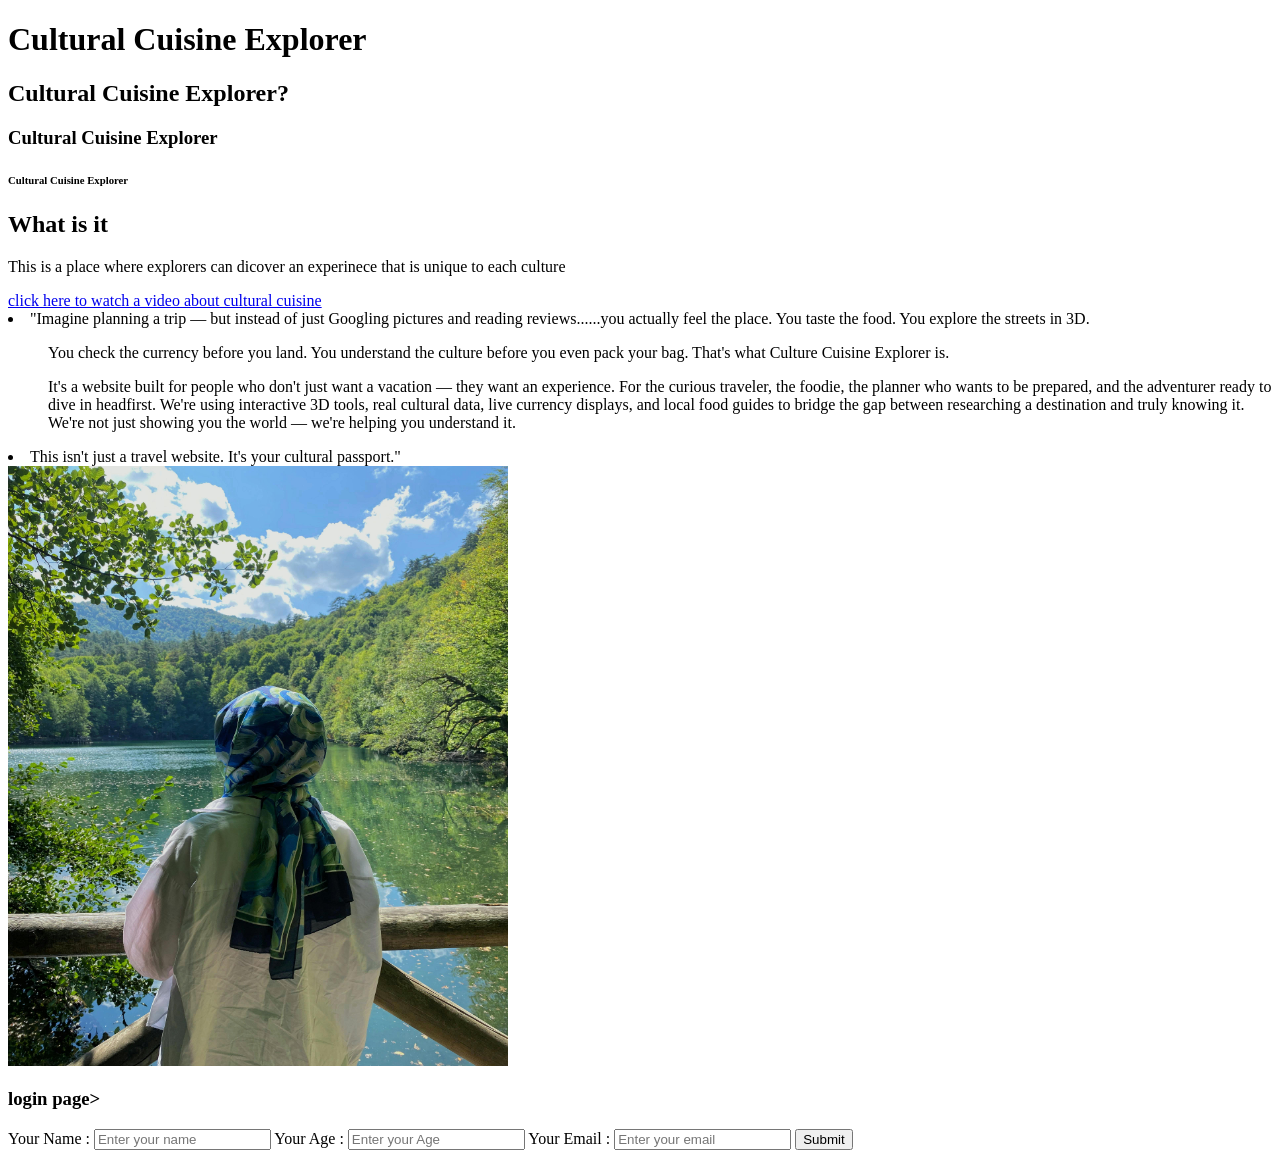
==== html_1/index.html @ cc598097 "Today I worked on HTML" ====
<!DOCTYPE html>
<html lang="en">
<head> 
    <meta charset="UTF-8">
    <meta name="viewport" content="width=device-width, initial-scale=1.0">
    <title>Culturalcruisineexplorer</title>
</head>
<body>
<header>
    <h1> Cultural Cuisine Explorer</h1>
    <h2> Cultural Cuisine Explorer?</h2>
    <h3> Cultural Cuisine Explorer</h3>
    <h6> Cultural Cuisine Explorer</h6>
</header>
    
  
    <main>
        <section>
            <h2> What is it </h2>
            <p> This is a place where explorers can dicover an experinece that is unique to each culture</p>
            


            <a href="https://youtu.be/5tRNJ12nSIY?si=ze3gpW5lUw-EZcY9"> click here to watch a video about cultural cuisine </a>

        </section>
        <section>

        <li> "Imagine planning a trip — but instead of just Googling pictures and reading reviews......you actually feel the place.
        You taste the food. You explore the streets in 3D. </li>
        <ul>You check the currency before you land. You understand the culture before you even pack your bag.
        That's what Culture Cuisine Explorer is.</ul>

        <ul>It's a website built for people who don't just want a vacation — they want an experience. For the curious traveler, the foodie, the planner who wants to be prepared, and the adventurer ready to dive in headfirst.
        We're using interactive 3D tools, real cultural data, live currency displays, and local food guides to bridge the gap between researching a destination and truly knowing it.
        We're not just showing you the world — we're helping you understand it.</ul>

        <li>This isn't just a travel website. It's your cultural passport."</li>




        <img src="Tropical Island traveler.jpg" alt="testing" width="500" height="600">
            
        </section>
        <section>
            <h3>login page></h3>
            <form>
                <label for="name"> Your Name : </label>
                <input type="text" placeholder="Enter your name">

        
                <label for="age"> Your Age : </label>
                <input type="number" placeholder="Enter your Age">


                <label for="email"> Your Email : </label>
                <input type="email" placeholder="Enter your email">

                <button type="submit"> Submit </button>
                

            </form>
        </section>
    </main>
    
</body>
</html>
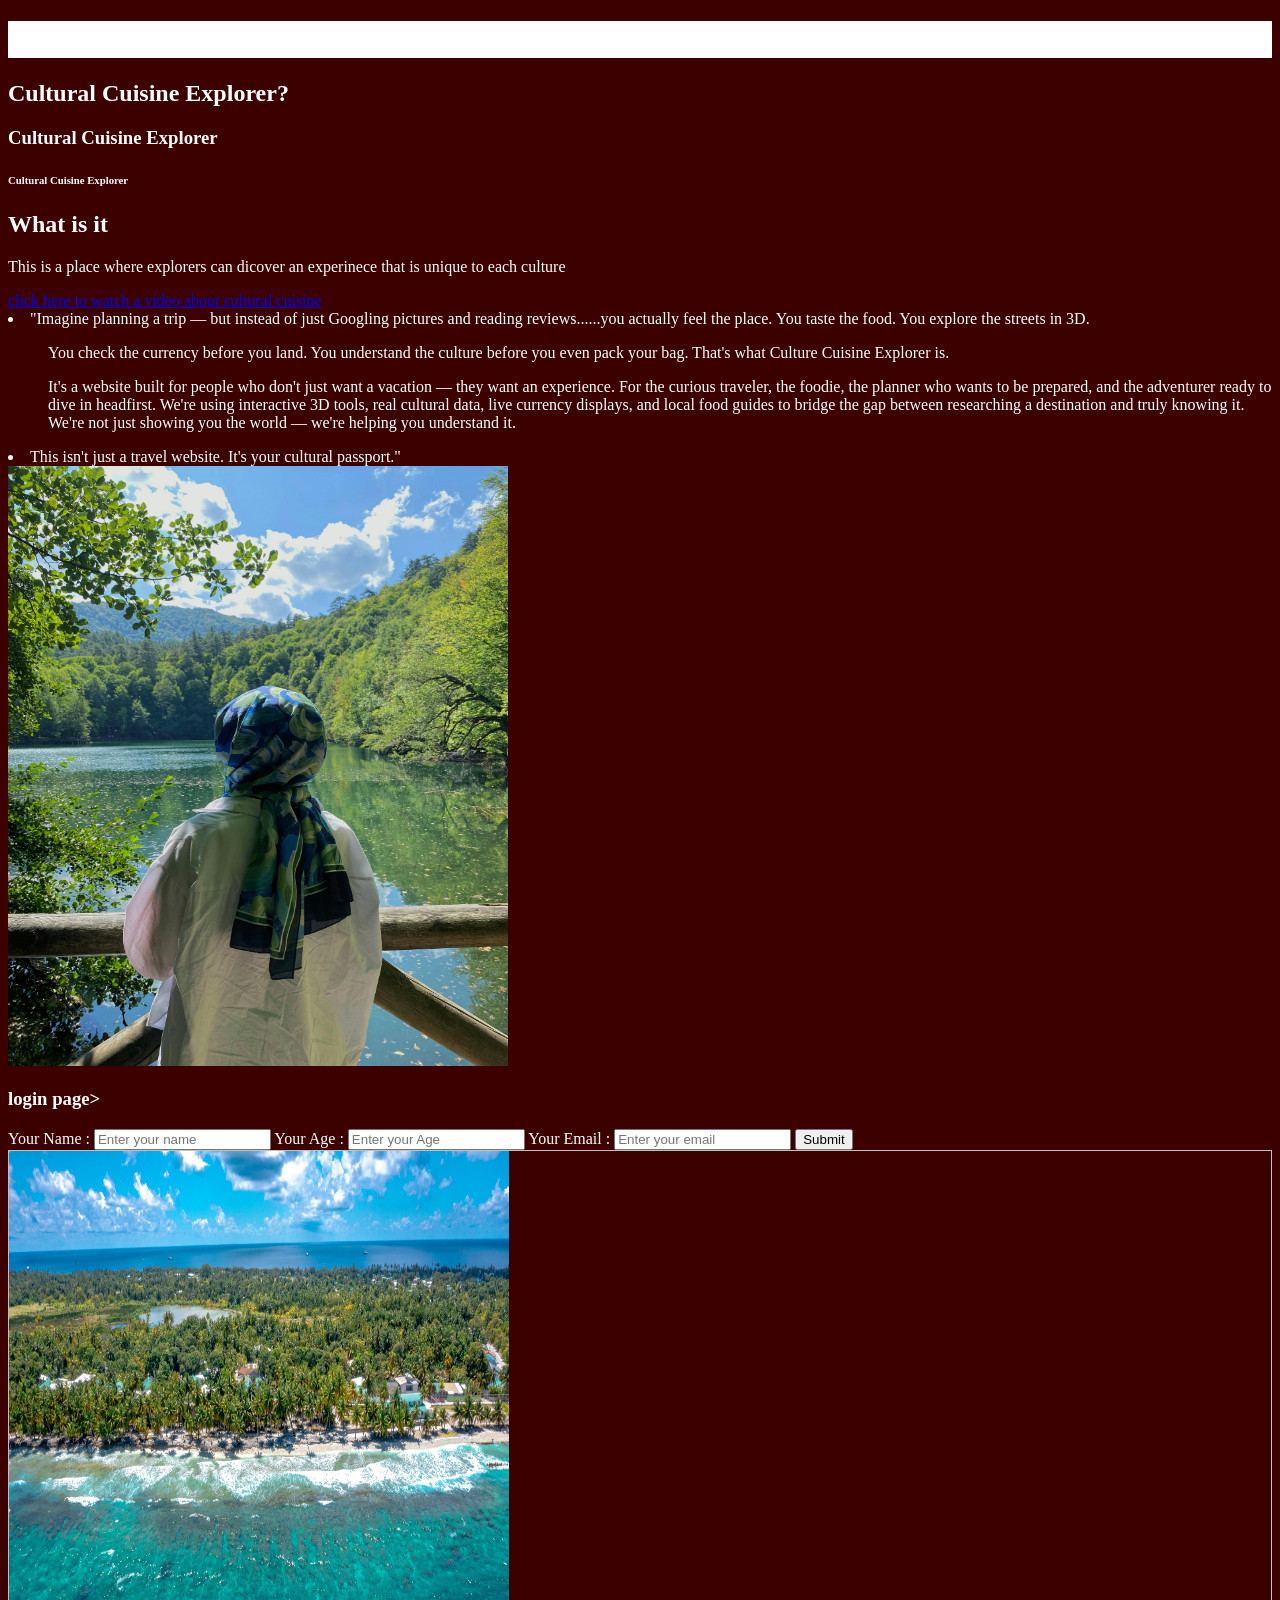
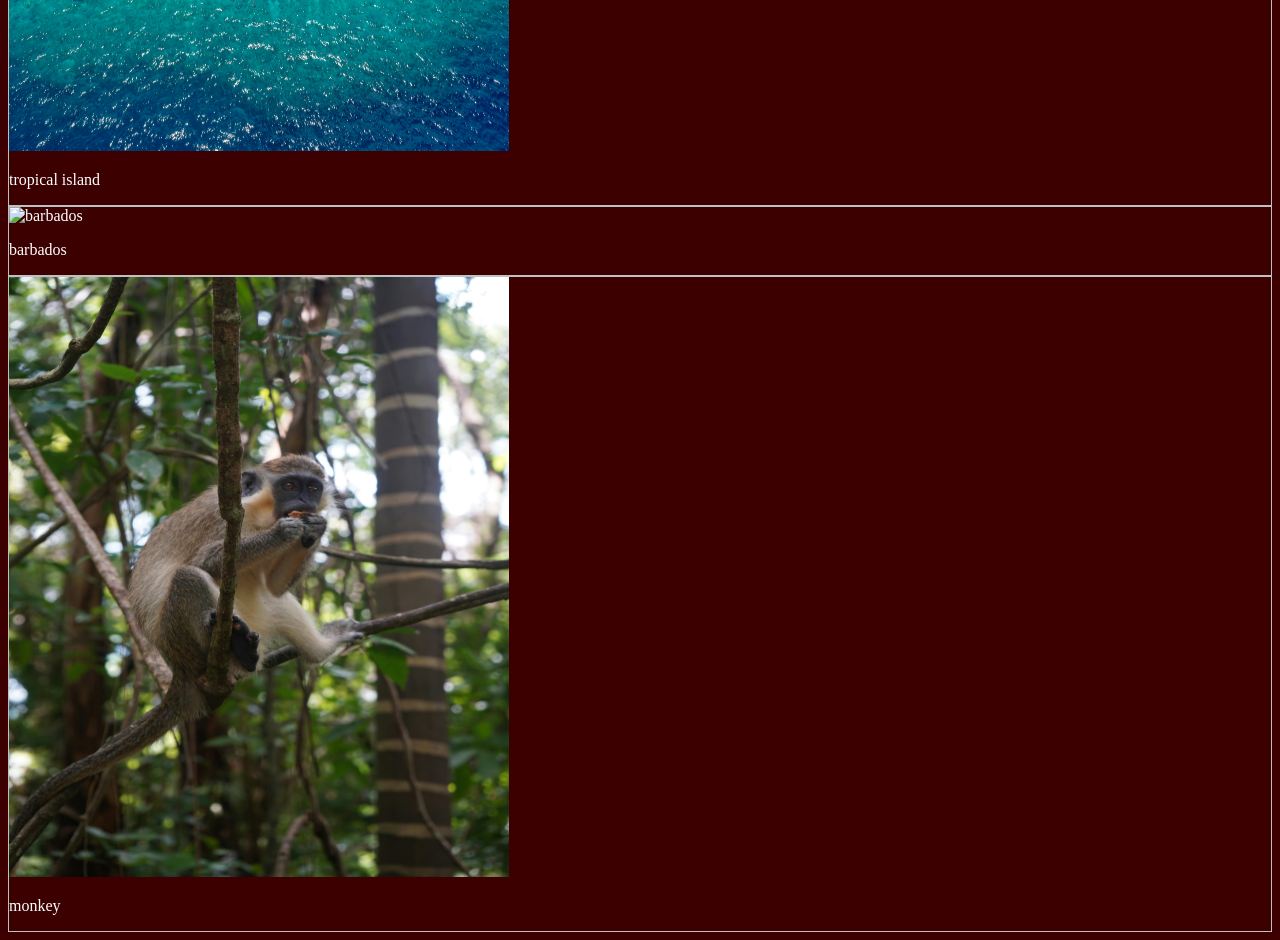
==== commit 61f725b9: "image gallery" ====
--- a/html_1/index.html
+++ b/html_1/index.html
@@ -1,9 +1,15 @@
 <!DOCTYPE html>
 <html lang="en">
 <head> 
+
+
+
+
+
     <meta charset="UTF-8">
     <meta name="viewport" content="width=device-width, initial-scale=1.0">
     <title>Culturalcruisineexplorer</title>
+    <link rel="stylesheet" href="style.css">
 </head>
 <body>
 <header>
@@ -41,6 +47,8 @@
 
 
         <img src="Tropical Island traveler.jpg" alt="testing" width="500" height="600">
+        
+
             
         </section>
         <section>
@@ -58,6 +66,49 @@
                 <input type="email" placeholder="Enter your email">
 
                 <button type="submit"> Submit </button>
+
+
+
+
+                <html>
+                <head>
+                <style>
+                
+                .gallery {
+                  /* display and flex-wrap */
+                }
+
+                .gallery-item {
+                  border: 1px solid silver;
+                  /* margin and width */
+                }
+
+                /* add .gallery-item img rule */
+                </style>
+                </head>
+                <body>
+
+                <div class="gallery">
+                  <div class="gallery-item">
+                    <img src="Tropical_island.jpg" alt="tropical island" width="500" height="600">
+                    <p>tropical island</p>
+                  </div>
+                  <div class="gallery-item">
+                    <img src="barbados.jpg" alt="barbados" width="500" height="600">
+                    <p>barbados</p>
+                  </div>
+                  <div class="gallery-item">
+                    <img src="monkey.jpg" alt="monkey" width="500" height="600">
+                    <p>monkey</p>
+                  </div>
+                </div>
+
+                </body>
+                </html>
+
+            
+
+               
                 
 
             </form>
--- a/html_1/style.css
+++ b/html_1/style.css
@@ -0,0 +1,22 @@
+body {
+background-color: rgb(60, 0, 0);
+
+}
+
+h1 {
+    background-color: rgb(255, 255, 255);
+}
+
+body {
+    color: rgb(255, 255, 255);
+}
+
+h1 {
+    color: rgb(255, 255, 255);
+}
+
+h2 {
+    color: rgb(255, 255, 255);
+}
+
+
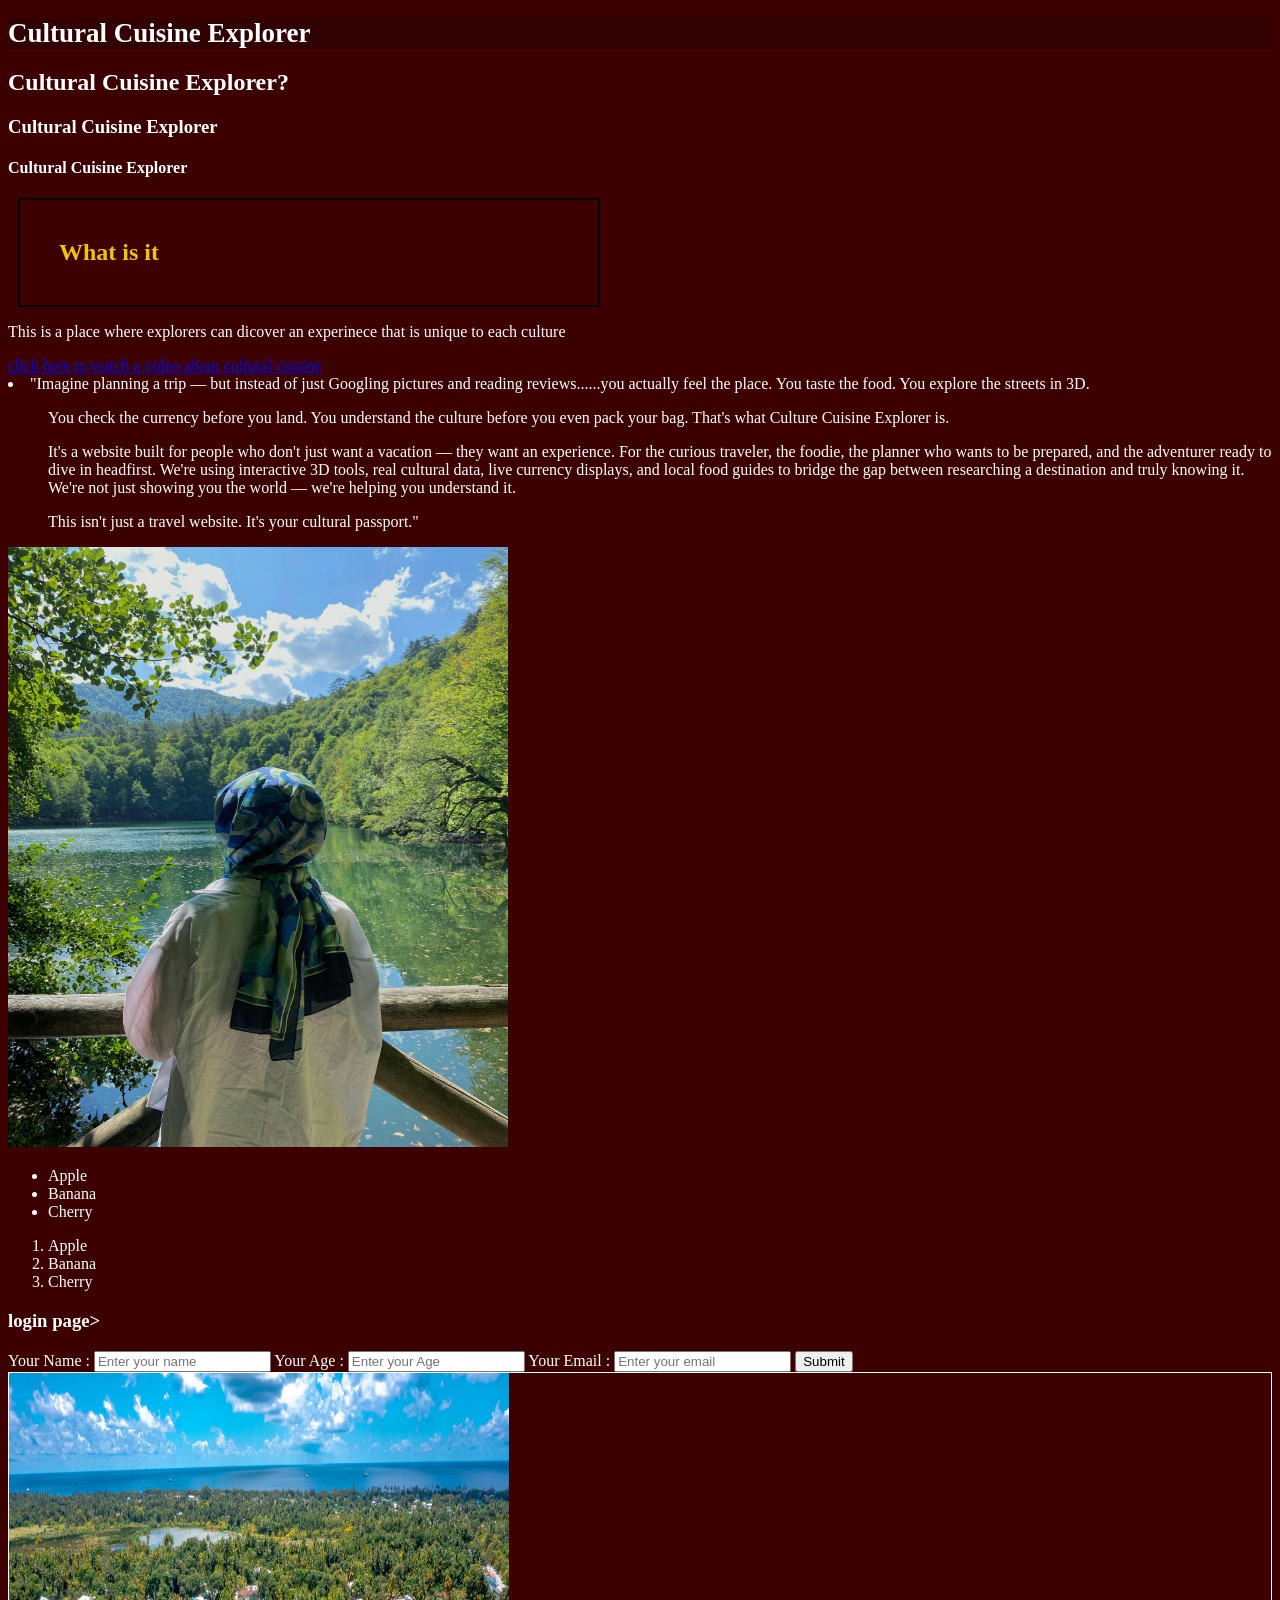
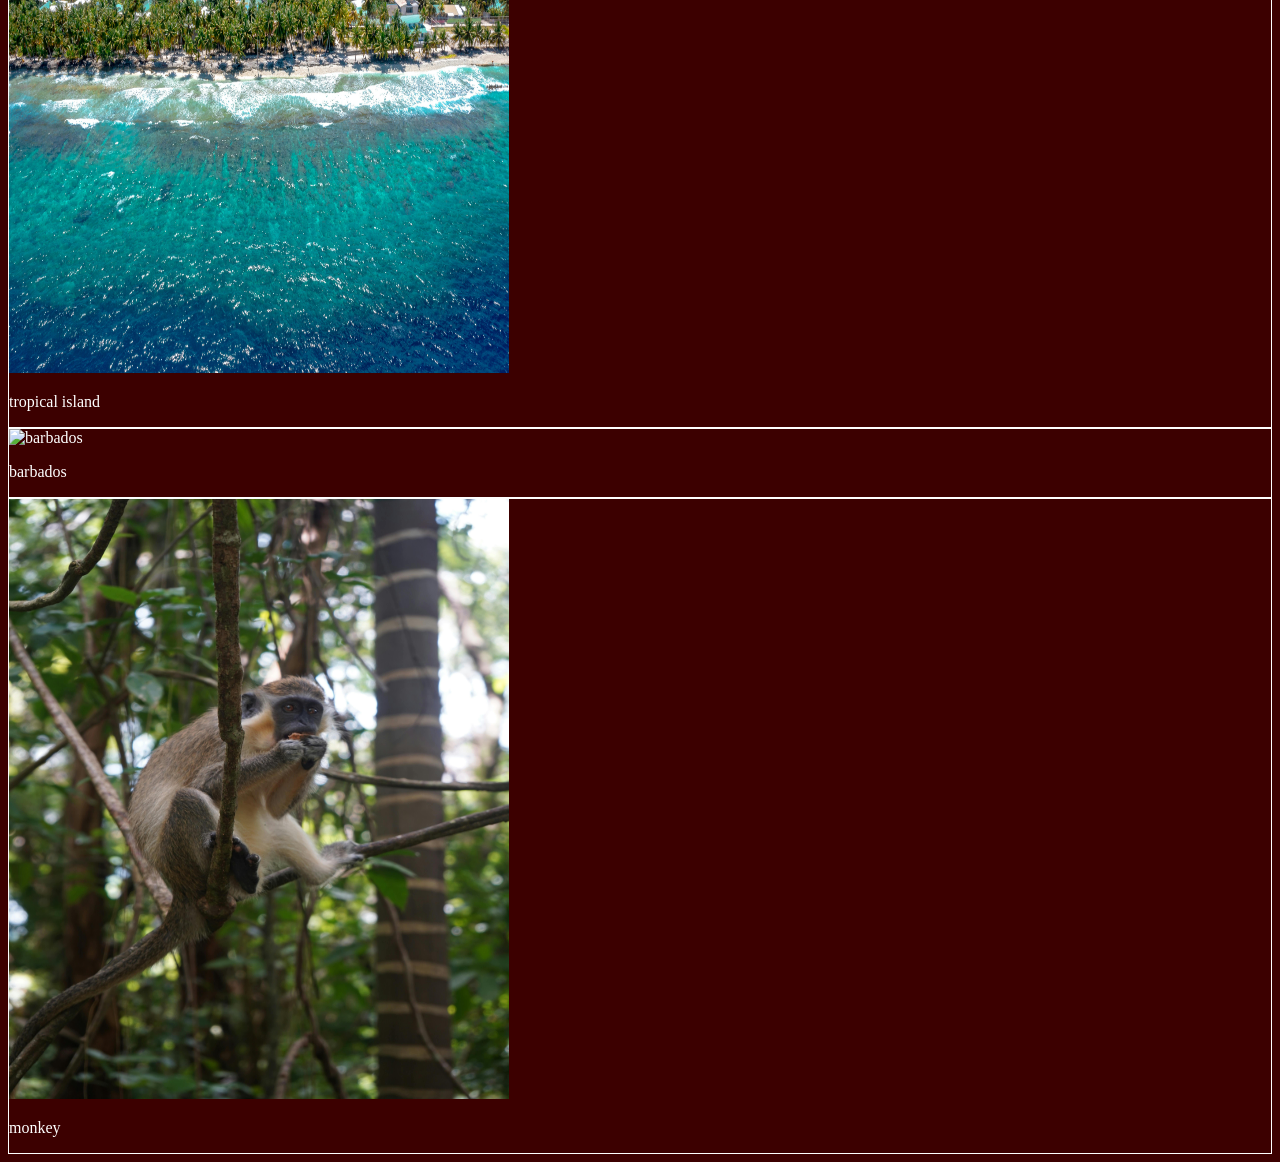
==== commit 095f97bf: "ADD NEW CSS" ====
--- a/html_1/index.html
+++ b/html_1/index.html
@@ -16,13 +16,13 @@
     <h1> Cultural Cuisine Explorer</h1>
     <h2> Cultural Cuisine Explorer?</h2>
     <h3> Cultural Cuisine Explorer</h3>
-    <h6> Cultural Cuisine Explorer</h6>
+    <h4> Cultural Cuisine Explorer</h4>
 </header>
     
   
     <main>
         <section>
-            <h2> What is it </h2>
+            <h2 class="christmy"> What is it </h2>
             <p> This is a place where explorers can dicover an experinece that is unique to each culture</p>
             
 
@@ -30,6 +30,8 @@
             <a href="https://youtu.be/5tRNJ12nSIY?si=ze3gpW5lUw-EZcY9"> click here to watch a video about cultural cuisine </a>
 
         </section>
+
+
         <section>
 
         <li> "Imagine planning a trip — but instead of just Googling pictures and reading reviews......you actually feel the place.
@@ -41,16 +43,38 @@
         We're using interactive 3D tools, real cultural data, live currency displays, and local food guides to bridge the gap between researching a destination and truly knowing it.
         We're not just showing you the world — we're helping you understand it.</ul>
 
-        <li>This isn't just a travel website. It's your cultural passport."</li>
+        <ul>This isn't just a travel website. It's your cultural passport."</ul>
 
 
 
 
         <img src="Tropical Island traveler.jpg" alt="testing" width="500" height="600">
-        
-
+    
             
         </section>
+
+
+
+        <section>
+         <ul>
+                    <li>Apple</li>
+                    <li>Banana</li>
+                    <li>Cherry</li>
+                    
+                </ul>
+
+
+                <ol>
+                    <li>Apple</li>
+                    <li>Banana</li>
+                    <li>Cherry</li>
+                </ol>
+
+
+                </section>
+
+
+
         <section>
             <h3>login page></h3>
             <form>
@@ -68,26 +92,13 @@
                 <button type="submit"> Submit </button>
 
 
+                </section>
 
 
-                <html>
-                <head>
-                <style>
-                
-                .gallery {
-                  /* display and flex-wrap */
-                }
 
-                .gallery-item {
-                  border: 1px solid silver;
-                  /* margin and width */
-                }
-
-                /* add .gallery-item img rule */
-                </style>
-                </head>
-                <body>
-
+        <section>
+              
+               
                 <div class="gallery">
                   <div class="gallery-item">
                     <img src="Tropical_island.jpg" alt="tropical island" width="500" height="600">
@@ -103,13 +114,11 @@
                   </div>
                 </div>
 
-                </body>
-                </html>
-
+              
             
-
                
-                
+               
+            
 
             </form>
         </section>
--- a/html_1/style.css
+++ b/html_1/style.css
@@ -4,7 +4,7 @@
 }
 
 h1 {
-    background-color: rgb(255, 255, 255);
+    background-color: rgb(49, 0, 0);
 }
 
 body {
@@ -13,6 +13,7 @@
 
 h1 {
     color: rgb(255, 255, 255);
+    font-size: 27px;
 }
 
 h2 {
@@ -20,3 +21,26 @@
 }
 
 
+p{
+    color: #ffffff;
+}
+
+.christmy {
+    color: rgb(240, 196, 0);
+}
+
+
+.christmy{    
+    width: 500px;
+    padding: 39px;
+    margin: 10px;
+    border: 2px solid black
+}
+
+
+ 
+
+                .gallery-item {
+                  border: 1px solid rgb(254, 254, 254);
+                  /* margin and width */
+                }
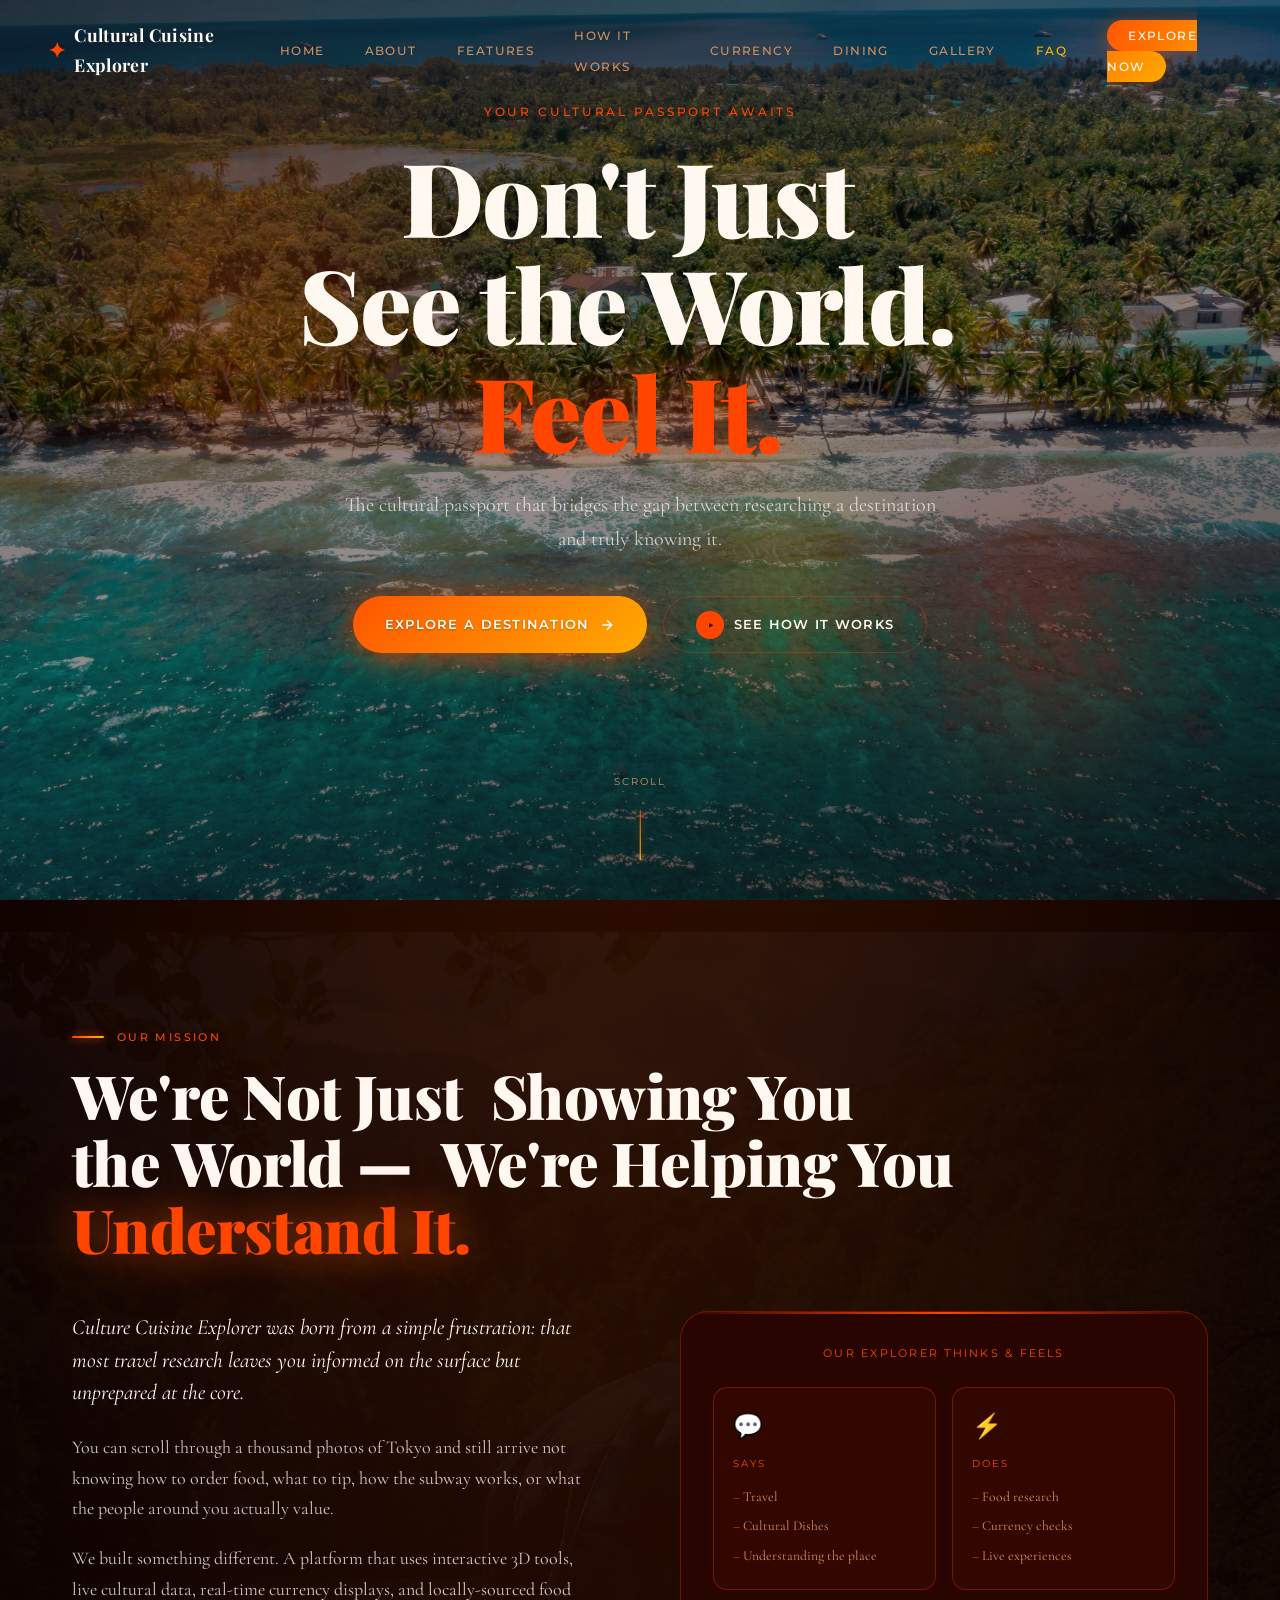
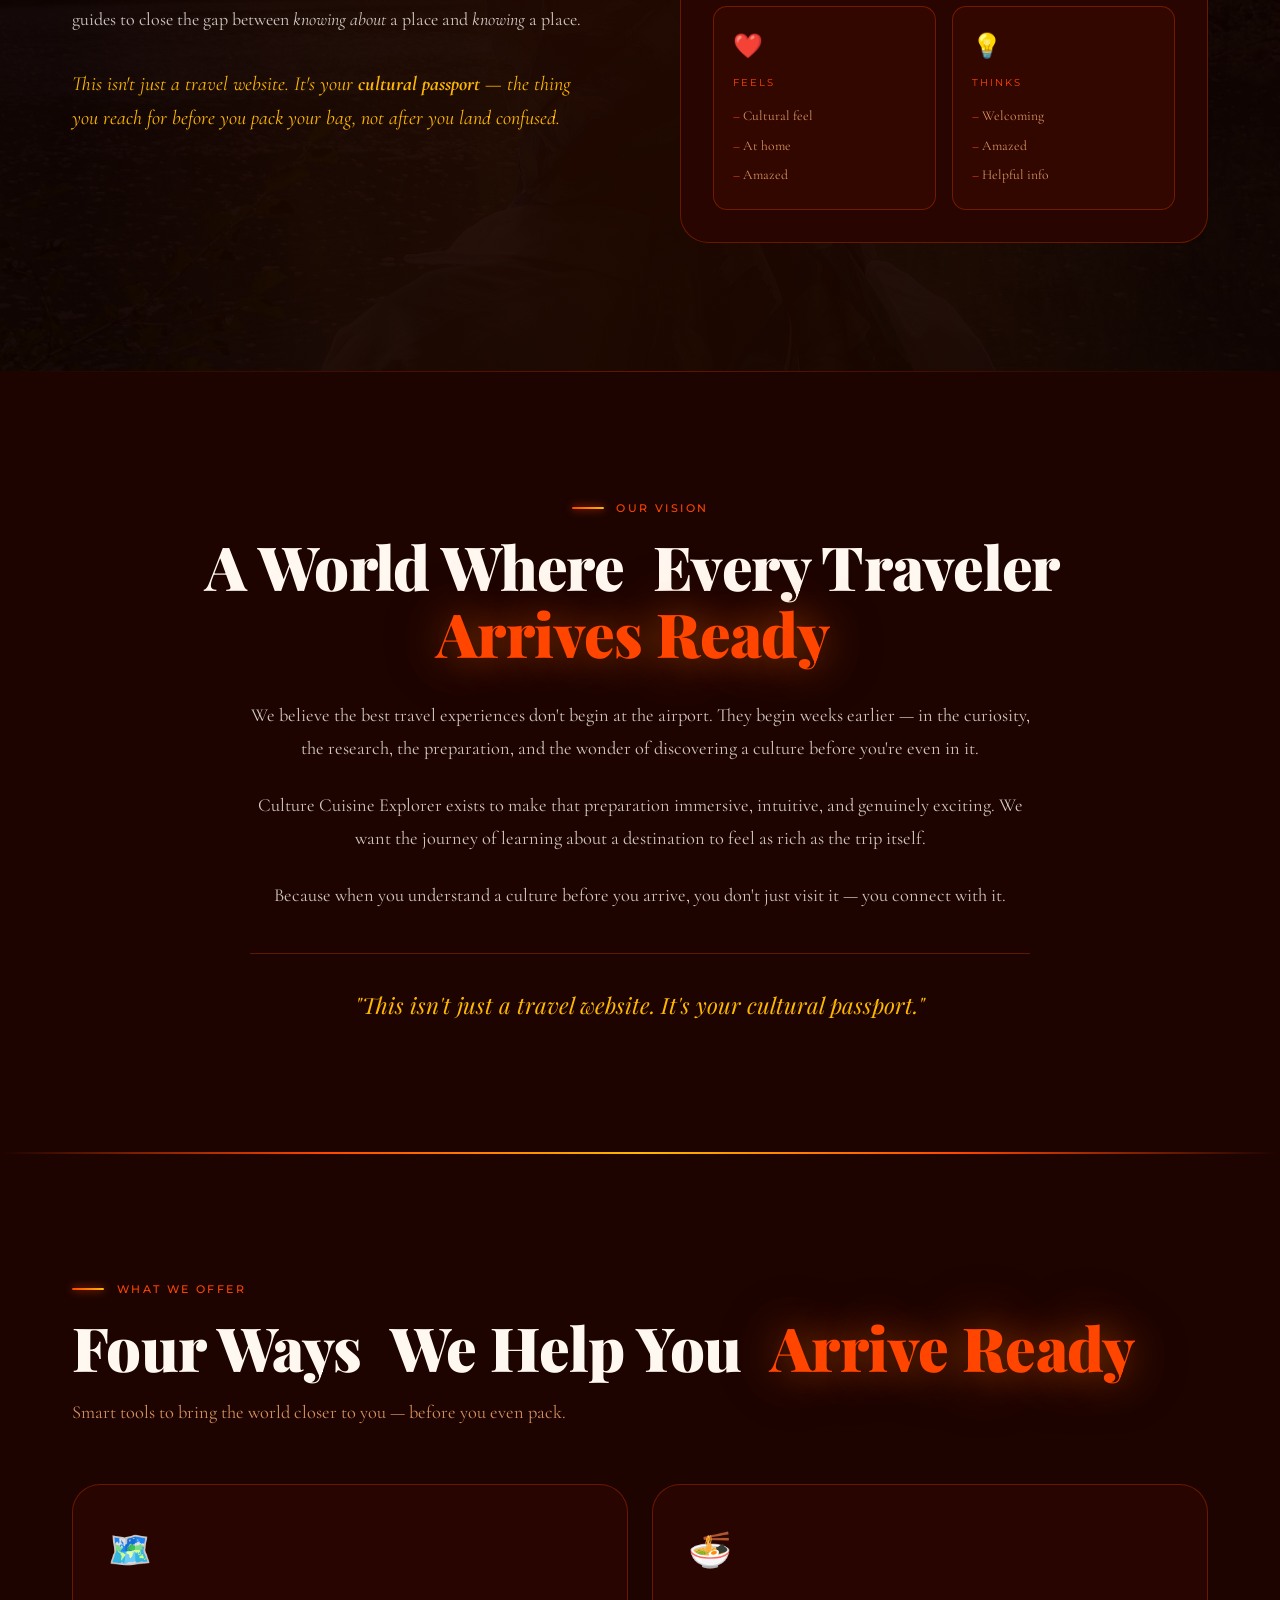
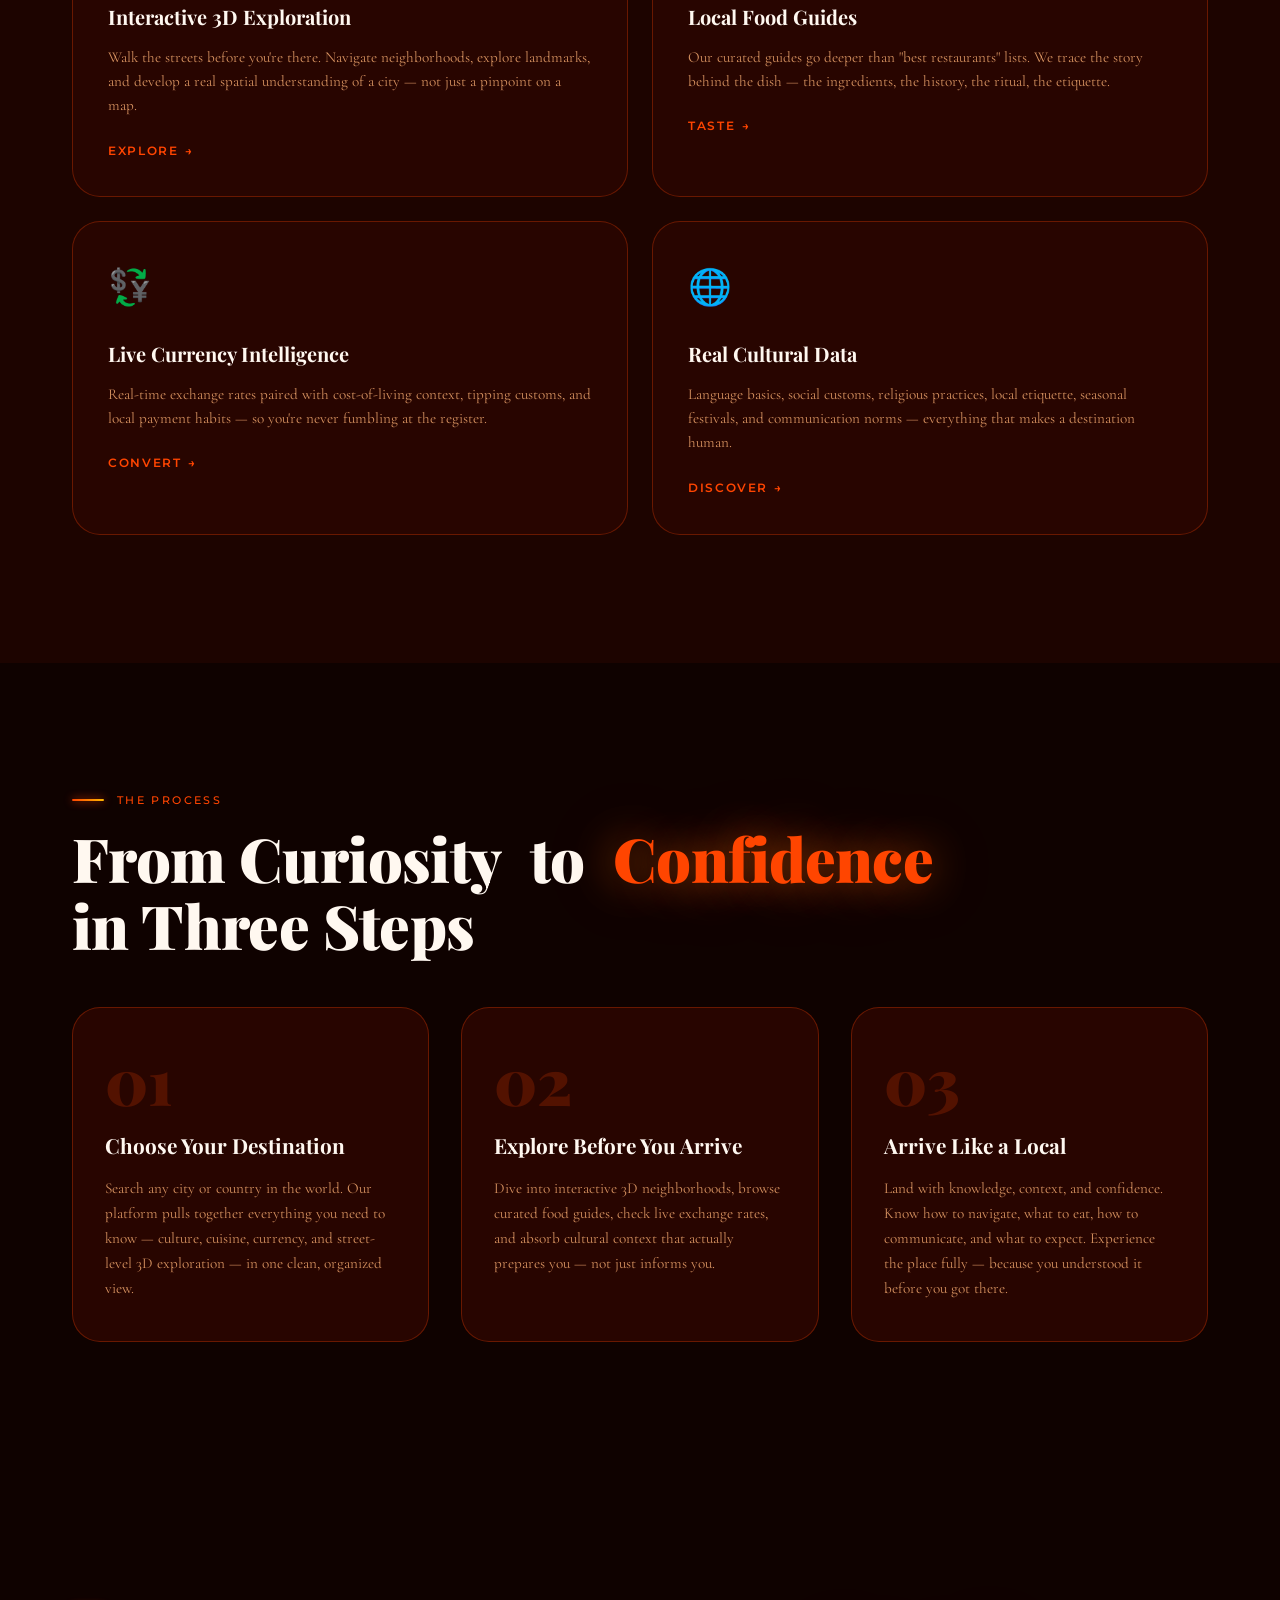
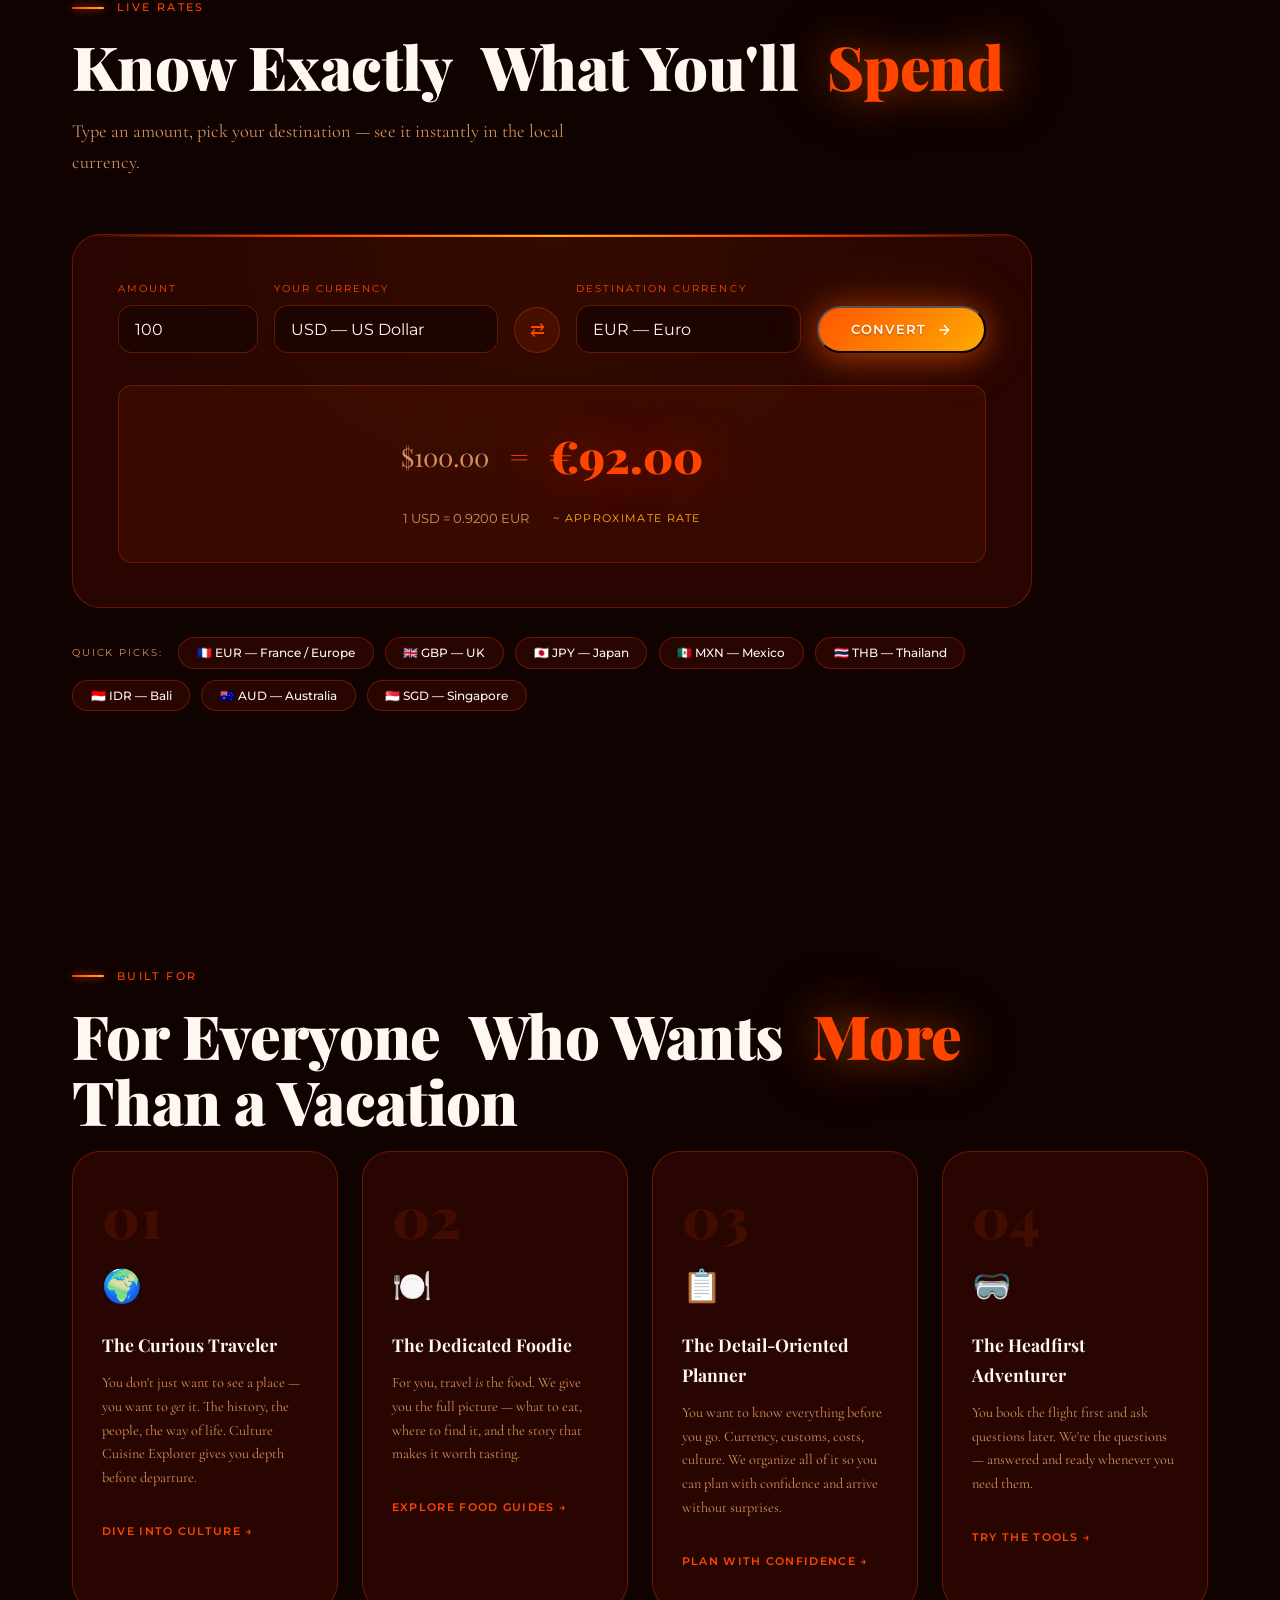
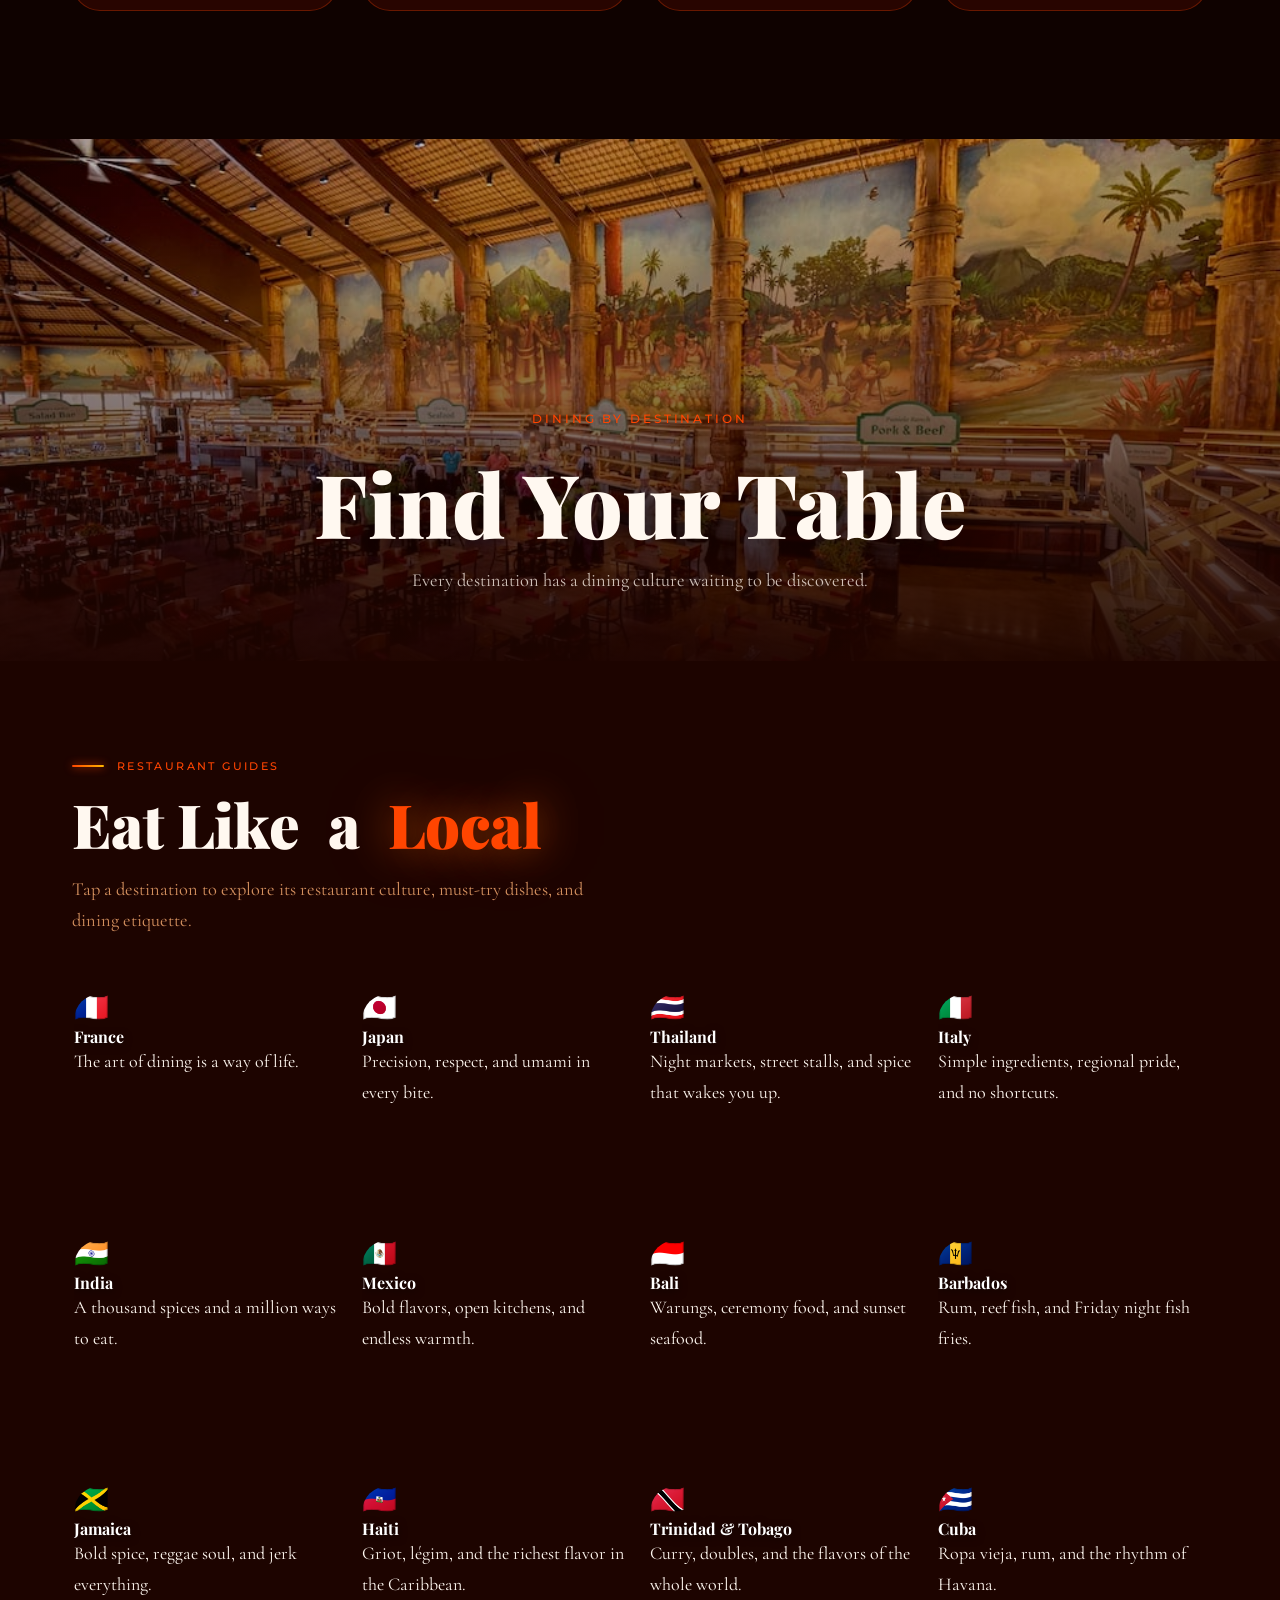
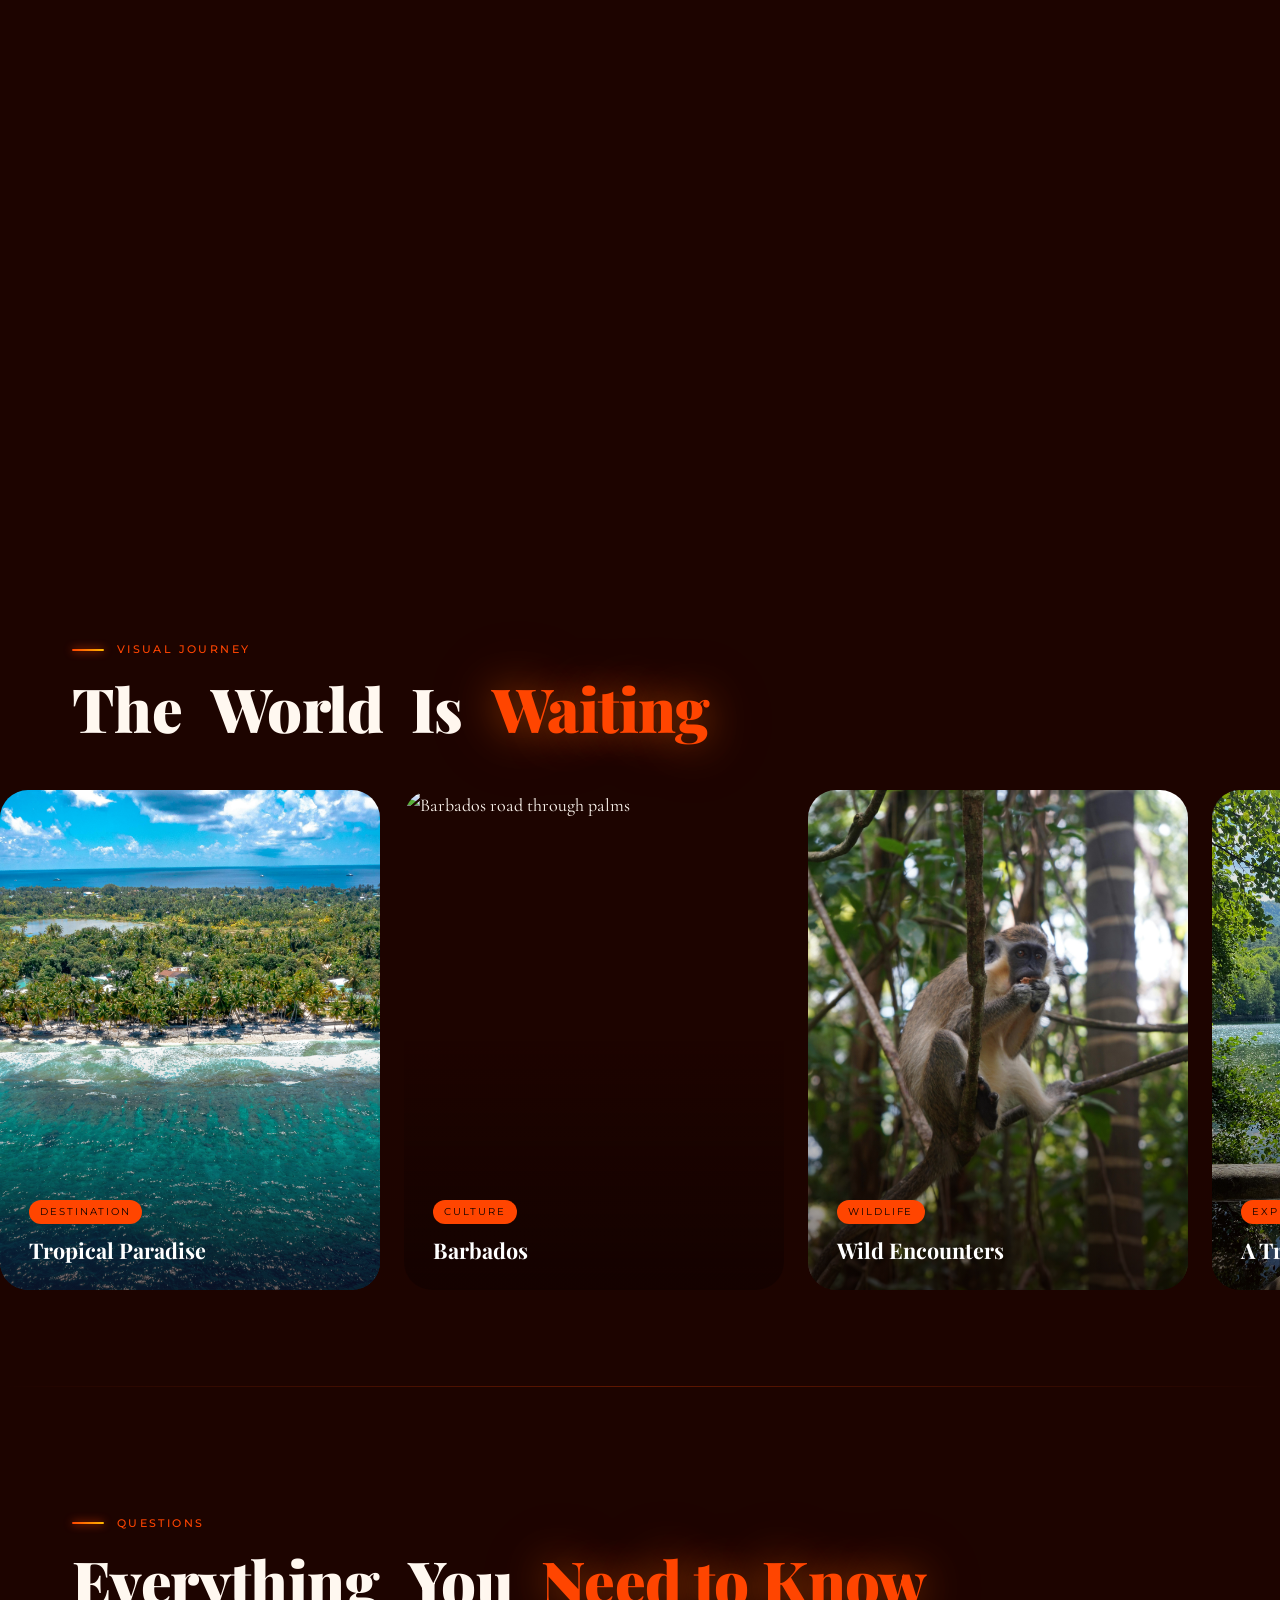
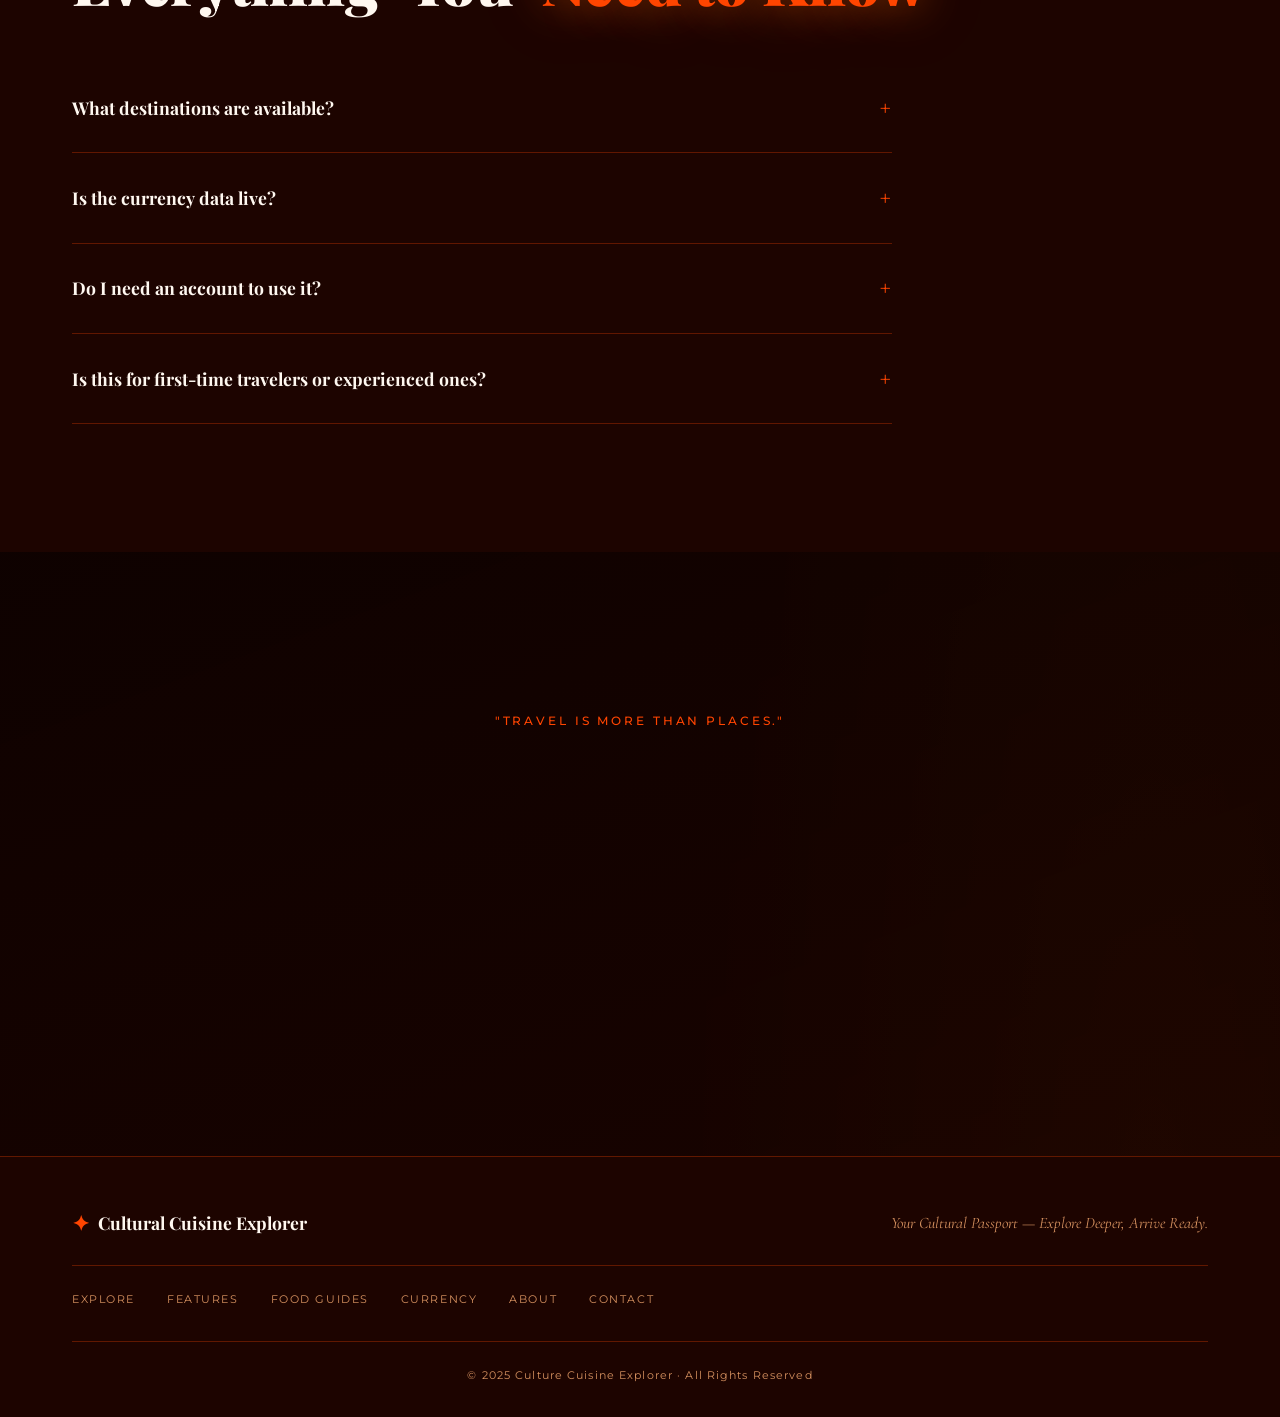
==== commit 07e7e9ea: "ADD NEW JS" ====
--- a/html_1/index.html
+++ b/html_1/index.html
@@ -1,128 +1,470 @@
 <!DOCTYPE html>
 <html lang="en">
-<head> 
-
-
-
-
-
-    <meta charset="UTF-8">
-    <meta name="viewport" content="width=device-width, initial-scale=1.0">
-    <title>Culturalcruisineexplorer</title>
-    <link rel="stylesheet" href="style.css">
+<head>
+  <meta charset="UTF-8" />
+  <meta name="viewport" content="width=device-width, initial-scale=1.0" />
+  <title>Cultural Cuisine Explorer</title>
+  <link rel="stylesheet" href="style.css" />
+  <link href="https://fonts.googleapis.com/css2?family=Playfair+Display:ital,wght@0,400;0,700;0,900;1,400&family=Cormorant+Garamond:wght@300;400;600&family=Montserrat:wght@300;400;500;700&display=swap" rel="stylesheet" />
 </head>
 <body>
-<header>
-    <h1> Cultural Cuisine Explorer</h1>
-    <h2> Cultural Cuisine Explorer?</h2>
-    <h3> Cultural Cuisine Explorer</h3>
-    <h4> Cultural Cuisine Explorer</h4>
-</header>
-    
-  
-    <main>
-        <section>
-            <h2 class="christmy"> What is it </h2>
-            <p> This is a place where explorers can dicover an experinece that is unique to each culture</p>
-            
-
-
-            <a href="https://youtu.be/5tRNJ12nSIY?si=ze3gpW5lUw-EZcY9"> click here to watch a video about cultural cuisine </a>
-
-        </section>
-
-
-        <section>
-
-        <li> "Imagine planning a trip — but instead of just Googling pictures and reading reviews......you actually feel the place.
-        You taste the food. You explore the streets in 3D. </li>
-        <ul>You check the currency before you land. You understand the culture before you even pack your bag.
-        That's what Culture Cuisine Explorer is.</ul>
-
-        <ul>It's a website built for people who don't just want a vacation — they want an experience. For the curious traveler, the foodie, the planner who wants to be prepared, and the adventurer ready to dive in headfirst.
-        We're using interactive 3D tools, real cultural data, live currency displays, and local food guides to bridge the gap between researching a destination and truly knowing it.
-        We're not just showing you the world — we're helping you understand it.</ul>
-
-        <ul>This isn't just a travel website. It's your cultural passport."</ul>
-
-
-
-
-        <img src="Tropical Island traveler.jpg" alt="testing" width="500" height="600">
-    
-            
-        </section>
-
-
-
-        <section>
-         <ul>
-                    <li>Apple</li>
-                    <li>Banana</li>
-                    <li>Cherry</li>
-                    
+
+  <!-- ───────── NAV ───────── -->
+  <nav class="navbar" id="navbar">
+    <div class="nav-logo">
+      <span class="logo-icon">✦</span>
+      <span class="logo-text">Cultural Cuisine Explorer</span>
+    </div>
+    <ul class="nav-links">
+      <li><a href="#hero">Home</a></li>
+      <li><a href="#about">About</a></li>
+      <li><a href="#features">Features</a></li>
+      <li><a href="#how-it-works">How It Works</a></li>
+      <li><a href="#currency">Currency</a></li>
+      <li><a href="#restaurants">Dining</a></li>
+      <li><a href="#gallery">Gallery</a></li>
+      <li><a href="#faq">FAQ</a></li>
+      <li><a href="#explore" class="nav-cta">Explore Now</a></li>
+    </ul>
+    <div class="hamburger" id="hamburger">
+      <span></span><span></span><span></span>
+    </div>
+  </nav>
+
+  <!-- ───────── HERO ───────── -->
+  <section class="hero" id="hero">
+    <div class="hero-parallax" id="heroBg"></div>
+    <div class="hero-overlay"></div>
+    <div class="hero-content">
+      <p class="hero-eyebrow fade-up" data-delay="0">Your Cultural Passport Awaits</p>
+      <h1 class="hero-title">
+        <span class="word-animate">Don't Just</span>
+        <span class="word-animate">See the World.</span>
+        <span class="word-animate accent-gold">Feel It.</span>
+      </h1>
+      <p class="hero-sub fade-up" data-delay="800">
+        The cultural passport that bridges the gap between researching a destination<br>
+        and truly knowing it.
+      </p>
+      <div class="hero-buttons fade-up" data-delay="1100">
+        <a href="#about" class="btn btn-primary">
+          <span>Explore a Destination</span>
+          <svg viewBox="0 0 24 24" fill="none" stroke="currentColor" stroke-width="2"><path d="M5 12h14M12 5l7 7-7 7"/></svg>
+        </a>
+        <a href="https://youtu.be/5tRNJ12nSIY?si=ze3gpW5lUw-EZcY9" target="_blank" class="btn btn-ghost">
+          <span class="play-icon">▶</span>
+          <span>See How It Works</span>
+        </a>
+      </div>
+    </div>
+    <div class="hero-scroll-indicator">
+      <span>Scroll</span>
+      <div class="scroll-line"></div>
+    </div>
+
+    <!-- Floating ambient orbs -->
+    <div class="orb orb-1"></div>
+    <div class="orb orb-2"></div>
+    <div class="orb orb-3"></div>
+  </section>
+
+  <!-- ───────── ABOUT ───────── -->
+  <section class="about" id="about">
+    <div class="about-parallax" id="aboutBg"></div>
+    <div class="container">
+      <div class="section-label fade-up">Our Mission</div>
+      <h2 class="section-title fade-up">
+        <span class="word-animate">We're Not Just</span>
+        <span class="word-animate">Showing You</span>
+        <span class="word-animate">the World —</span>
+        <span class="word-animate">We're Helping You</span>
+        <span class="word-animate accent-gold">Understand It.</span>
+      </h2>
+      <div class="about-grid">
+        <div class="about-text fade-up" data-delay="200">
+          <p class="lead-text">Culture Cuisine Explorer was born from a simple frustration: that most travel research leaves you informed on the surface but unprepared at the core.</p>
+          <p>You can scroll through a thousand photos of Tokyo and still arrive not knowing how to order food, what to tip, how the subway works, or what the people around you actually value.</p>
+          <p>We built something different. A platform that uses interactive 3D tools, live cultural data, real-time currency displays, and locally-sourced food guides to close the gap between <em>knowing about</em> a place and <em>knowing</em> a place.</p>
+          <p class="tagline">This isn't just a travel website. It's your <strong>cultural passport</strong> — the thing you reach for before you pack your bag, not after you land confused.</p>
+        </div>
+        <div class="about-visual fade-up" data-delay="400">
+          <div class="empathy-map">
+            <div class="em-title">Our Explorer Thinks &amp; Feels</div>
+            <div class="em-grid">
+              <div class="em-card">
+                <div class="em-icon">💬</div>
+                <div class="em-label">Says</div>
+                <ul>
+                  <li>Travel</li>
+                  <li>Cultural Dishes</li>
+                  <li>Understanding the place</li>
                 </ul>
-
-
-                <ol>
-                    <li>Apple</li>
-                    <li>Banana</li>
-                    <li>Cherry</li>
-                </ol>
-
-
-                </section>
-
-
-
-        <section>
-            <h3>login page></h3>
-            <form>
-                <label for="name"> Your Name : </label>
-                <input type="text" placeholder="Enter your name">
-
-        
-                <label for="age"> Your Age : </label>
-                <input type="number" placeholder="Enter your Age">
-
-
-                <label for="email"> Your Email : </label>
-                <input type="email" placeholder="Enter your email">
-
-                <button type="submit"> Submit </button>
-
-
-                </section>
-
-
-
-        <section>
-              
-               
-                <div class="gallery">
-                  <div class="gallery-item">
-                    <img src="Tropical_island.jpg" alt="tropical island" width="500" height="600">
-                    <p>tropical island</p>
-                  </div>
-                  <div class="gallery-item">
-                    <img src="barbados.jpg" alt="barbados" width="500" height="600">
-                    <p>barbados</p>
-                  </div>
-                  <div class="gallery-item">
-                    <img src="monkey.jpg" alt="monkey" width="500" height="600">
-                    <p>monkey</p>
-                  </div>
-                </div>
-
-              
-            
-               
-               
-            
-
-            </form>
-        </section>
-    </main>
-    
+              </div>
+              <div class="em-card">
+                <div class="em-icon">⚡</div>
+                <div class="em-label">Does</div>
+                <ul>
+                  <li>Food research</li>
+                  <li>Currency checks</li>
+                  <li>Live experiences</li>
+                </ul>
+              </div>
+              <div class="em-card">
+                <div class="em-icon">❤️</div>
+                <div class="em-label">Feels</div>
+                <ul>
+                  <li>Cultural feel</li>
+                  <li>At home</li>
+                  <li>Amazed</li>
+                </ul>
+              </div>
+              <div class="em-card">
+                <div class="em-icon">💡</div>
+                <div class="em-label">Thinks</div>
+                <ul>
+                  <li>Welcoming</li>
+                  <li>Amazed</li>
+                  <li>Helpful info</li>
+                </ul>
+              </div>
+            </div>
+          </div>
+        </div>
+      </div>
+    </div>
+  </section>
+
+  <!-- ───────── VISION ───────── -->
+  <section class="vision" id="vision">
+    <div class="container">
+      <div class="section-label fade-up" style="justify-content:center">Our Vision</div>
+      <h2 class="section-title fade-up" style="text-align:center;margin:0 auto 2rem">
+        <span class="word-animate">A World Where</span>
+        <span class="word-animate">Every Traveler</span>
+        <span class="word-animate accent-gold">Arrives Ready</span>
+      </h2>
+      <div class="vision-inner fade-up" data-delay="200">
+        <p class="vision-body">We believe the best travel experiences don't begin at the airport. They begin weeks earlier — in the curiosity, the research, the preparation, and the wonder of discovering a culture before you're even in it.</p>
+        <p class="vision-body">Culture Cuisine Explorer exists to make that preparation immersive, intuitive, and genuinely exciting. We want the journey of learning about a destination to feel as rich as the trip itself.</p>
+        <p class="vision-body">Because when you understand a culture before you arrive, you don't just visit it — you connect with it.</p>
+        <p class="vision-closing">"This isn't just a travel website. It's your cultural passport."</p>
+      </div>
+    </div>
+  </section>
+
+  <!-- ───────── FEATURES ───────── -->
+  <section class="features" id="features">
+    <div class="container">
+      <div class="section-label fade-up">What We Offer</div>
+      <h2 class="section-title fade-up">
+        <span class="word-animate">Four Ways</span>
+        <span class="word-animate">We Help You</span>
+        <span class="word-animate accent-gold">Arrive Ready</span>
+      </h2>
+      <p class="section-sub fade-up">Smart tools to bring the world closer to you — before you even pack.</p>
+
+      <div class="features-grid">
+        <div class="feature-card fade-up" data-delay="0">
+          <div class="feature-icon">🗺️</div>
+          <h3>Interactive 3D Exploration</h3>
+          <p>Walk the streets before you're there. Navigate neighborhoods, explore landmarks, and develop a real spatial understanding of a city — not just a pinpoint on a map.</p>
+          <div class="feature-link">Explore <span>→</span></div>
+        </div>
+        <div class="feature-card fade-up" data-delay="150">
+          <div class="feature-icon">🍜</div>
+          <h3>Local Food Guides</h3>
+          <p>Our curated guides go deeper than "best restaurants" lists. We trace the story behind the dish — the ingredients, the history, the ritual, the etiquette.</p>
+          <div class="feature-link">Taste <span>→</span></div>
+        </div>
+        <div class="feature-card fade-up" data-delay="300">
+          <div class="feature-icon">💱</div>
+          <h3>Live Currency Intelligence</h3>
+          <p>Real-time exchange rates paired with cost-of-living context, tipping customs, and local payment habits — so you're never fumbling at the register.</p>
+          <div class="feature-link">Convert <span>→</span></div>
+        </div>
+        <div class="feature-card fade-up" data-delay="450">
+          <div class="feature-icon">🌐</div>
+          <h3>Real Cultural Data</h3>
+          <p>Language basics, social customs, religious practices, local etiquette, seasonal festivals, and communication norms — everything that makes a destination human.</p>
+          <div class="feature-link">Discover <span>→</span></div>
+        </div>
+      </div>
+    </div>
+  </section>
+
+  <!-- ───────── HOW IT WORKS ───────── -->
+  <section class="how-it-works" id="how-it-works">
+    <div class="container">
+      <div class="section-label fade-up">The Process</div>
+      <h2 class="section-title fade-up">
+        <span class="word-animate">From Curiosity</span>
+        <span class="word-animate">to</span>
+        <span class="word-animate accent-gold">Confidence</span>
+        <span class="word-animate">in Three Steps</span>
+      </h2>
+      <div class="steps-grid">
+        <div class="step-card fade-up" data-delay="0">
+          <div class="step-num">01</div>
+          <h3>Choose Your Destination</h3>
+          <p>Search any city or country in the world. Our platform pulls together everything you need to know — culture, cuisine, currency, and street-level 3D exploration — in one clean, organized view.</p>
+        </div>
+        <div class="step-card fade-up" data-delay="200">
+          <div class="step-num">02</div>
+          <h3>Explore Before You Arrive</h3>
+          <p>Dive into interactive 3D neighborhoods, browse curated food guides, check live exchange rates, and absorb cultural context that actually prepares you — not just informs you.</p>
+        </div>
+        <div class="step-card fade-up" data-delay="400">
+          <div class="step-num">03</div>
+          <h3>Arrive Like a Local</h3>
+          <p>Land with knowledge, context, and confidence. Know how to navigate, what to eat, how to communicate, and what to expect. Experience the place fully — because you understood it before you got there.</p>
+        </div>
+      </div>
+    </div>
+  </section>
+
+  <!-- ───────── CURRENCY ───────── -->
+  <section class="currency" id="currency">
+    <div class="container">
+      <div class="section-label fade-up">Live Rates</div>
+      <h2 class="section-title fade-up">
+        <span class="word-animate">Know Exactly</span>
+        <span class="word-animate">What You'll</span>
+        <span class="word-animate accent-gold">Spend</span>
+      </h2>
+      <p class="section-sub fade-up">Type an amount, pick your destination — see it instantly in the local currency.</p>
+
+      <div class="currency-widget fade-up" data-delay="200">
+        <div class="currency-row">
+          <div class="cur-field">
+            <label for="cur-amount">Amount</label>
+            <input type="number" id="cur-amount" value="100" min="0" step="any" placeholder="100" />
+          </div>
+          <div class="cur-field">
+            <label for="cur-from">Your Currency</label>
+            <select id="cur-from"></select>
+          </div>
+          <button class="cur-swap" id="cur-swap" title="Swap currencies">⇄</button>
+          <div class="cur-field">
+            <label for="cur-to">Destination Currency</label>
+            <select id="cur-to"></select>
+          </div>
+          <button class="btn btn-primary" id="cur-convert">
+            <span>Convert</span>
+            <svg viewBox="0 0 24 24" fill="none" stroke="currentColor" stroke-width="2"><path d="M5 12h14M12 5l7 7-7 7"/></svg>
+          </button>
+        </div>
+        <div class="cur-result" id="cur-result">
+          <div class="cur-placeholder">Enter an amount and hit Convert to see the live rate.</div>
+        </div>
+      </div>
+
+      <div class="currency-popular fade-up" data-delay="350">
+        <span>Quick picks:</span>
+        <button class="cur-chip" data-to="EUR">🇫🇷 EUR — France / Europe</button>
+        <button class="cur-chip" data-to="GBP">🇬🇧 GBP — UK</button>
+        <button class="cur-chip" data-to="JPY">🇯🇵 JPY — Japan</button>
+        <button class="cur-chip" data-to="MXN">🇲🇽 MXN — Mexico</button>
+        <button class="cur-chip" data-to="THB">🇹🇭 THB — Thailand</button>
+        <button class="cur-chip" data-to="IDR">🇮🇩 IDR — Bali</button>
+        <button class="cur-chip" data-to="AUD">🇦🇺 AUD — Australia</button>
+        <button class="cur-chip" data-to="SGD">🇸🇬 SGD — Singapore</button>
+      </div>
+    </div>
+  </section>
+
+  <!-- ───────── AUDIENCE ───────── -->
+  <section class="audience" id="audience">
+    <div class="container">
+      <div class="section-label fade-up">Built For</div>
+      <h2 class="section-title fade-up">
+        <span class="word-animate">For Everyone</span>
+        <span class="word-animate">Who Wants</span>
+        <span class="word-animate accent-gold">More</span>
+        <span class="word-animate">Than a Vacation</span>
+      </h2>
+
+      <div class="audience-grid">
+        <div class="audience-card fade-up" data-delay="0">
+          <div class="audience-num">01</div>
+          <div class="audience-icon">🌍</div>
+          <h3>The Curious Traveler</h3>
+          <p>You don't just want to see a place — you want to <em>get</em> it. The history, the people, the way of life. Culture Cuisine Explorer gives you depth before departure.</p>
+          <a href="#" class="audience-link">Dive Into Culture →</a>
+        </div>
+        <div class="audience-card fade-up" data-delay="150">
+          <div class="audience-num">02</div>
+          <div class="audience-icon">🍽️</div>
+          <h3>The Dedicated Foodie</h3>
+          <p>For you, travel <em>is</em> the food. We give you the full picture — what to eat, where to find it, and the story that makes it worth tasting.</p>
+          <a href="#" class="audience-link">Explore Food Guides →</a>
+        </div>
+        <div class="audience-card fade-up" data-delay="300">
+          <div class="audience-num">03</div>
+          <div class="audience-icon">📋</div>
+          <h3>The Detail-Oriented Planner</h3>
+          <p>You want to know everything before you go. Currency, customs, costs, culture. We organize all of it so you can plan with confidence and arrive without surprises.</p>
+          <a href="#" class="audience-link">Plan with Confidence →</a>
+        </div>
+        <div class="audience-card fade-up" data-delay="450">
+          <div class="audience-num">04</div>
+          <div class="audience-icon">🥽</div>
+          <h3>The Headfirst Adventurer</h3>
+          <p>You book the flight first and ask questions later. We're the questions — answered and ready whenever you need them.</p>
+          <a href="#" class="audience-link">Try the Tools →</a>
+        </div>
+      </div>
+    </div>
+  </section>
+
+  <!-- ───────── RESTAURANTS ───────── -->
+  <section class="restaurants" id="restaurants">
+    <div class="resto-banner">
+      <img src="restaurant.jpg" alt="Tropical restaurant dining hall" class="resto-banner-img" />
+      <div class="resto-banner-overlay">
+        <p class="hero-eyebrow" style="opacity:1">Dining By Destination</p>
+        <h2 class="resto-banner-title">Find Your Table</h2>
+        <p class="resto-banner-sub">Every destination has a dining culture waiting to be discovered.</p>
+      </div>
+    </div>
+    <div class="container">
+      <div class="section-label fade-up">Restaurant Guides</div>
+      <h2 class="section-title fade-up">
+        <span class="word-animate">Eat Like</span>
+        <span class="word-animate">a</span>
+        <span class="word-animate accent-gold">Local</span>
+      </h2>
+      <p class="section-sub fade-up">Tap a destination to explore its restaurant culture, must-try dishes, and dining etiquette.</p>
+      <div class="resto-grid" id="resto-grid"></div>
+      <div class="resto-detail" id="resto-detail"></div>
+    </div>
+  </section>
+
+  <!-- ───────── GALLERY ───────── -->
+  <section class="gallery-section" id="gallery">
+    <div class="container">
+      <div class="section-label fade-up">Visual Journey</div>
+      <h2 class="section-title fade-up">
+        <span class="word-animate">The</span>
+        <span class="word-animate">World</span>
+        <span class="word-animate">Is</span>
+        <span class="word-animate accent-gold">Waiting</span>
+      </h2>
+    </div>
+    <div class="gallery-track fade-up" data-delay="200">
+      <div class="gallery-item">
+        <img src="Tropical_island.jpg" alt="Tropical Island aerial view" />
+        <div class="gallery-caption">
+          <span class="caption-tag">Destination</span>
+          <p>Tropical Paradise</p>
+        </div>
+      </div>
+      <div class="gallery-item">
+        <img src="barbados.jpg" alt="Barbados road through palms" />
+        <div class="gallery-caption">
+          <span class="caption-tag">Culture</span>
+          <p>Barbados</p>
+        </div>
+      </div>
+      <div class="gallery-item">
+        <img src="monkey.jpg" alt="Monkey in jungle" />
+        <div class="gallery-caption">
+          <span class="caption-tag">Wildlife</span>
+          <p>Wild Encounters</p>
+        </div>
+      </div>
+      <div class="gallery-item">
+        <img src="Tropical_Island_traveler.jpg" alt="Traveler overlooking lake" />
+        <div class="gallery-caption">
+          <span class="caption-tag">Experience</span>
+          <p>A Traveler's Moment</p>
+        </div>
+      </div>
+      <div class="gallery-item">
+        <img src="restaurant.jpg" alt="Tropical restaurant dining hall" />
+        <div class="gallery-caption">
+          <span class="caption-tag">Dining</span>
+          <p>The Local Table</p>
+        </div>
+      </div>
+    </div>
+  </section>
+
+  <!-- ───────── FAQ ───────── -->
+  <section class="faq" id="faq">
+    <div class="container">
+      <div class="section-label fade-up">Questions</div>
+      <h2 class="section-title fade-up">
+        <span class="word-animate">Everything</span>
+        <span class="word-animate">You</span>
+        <span class="word-animate accent-gold">Need to Know</span>
+      </h2>
+      <div class="faq-list fade-up" data-delay="200">
+        <details class="faq-item">
+          <summary>What destinations are available?</summary>
+          <p class="faq-answer">We're launching with a curated selection of top global destinations and expanding rapidly. Search your destination — if it's not live yet, you can join the waitlist for early access when it drops.</p>
+        </details>
+        <details class="faq-item">
+          <summary>Is the currency data live?</summary>
+          <p class="faq-answer">Yes. Our currency display pulls real-time exchange rates so the numbers you see reflect what you'll actually encounter when you land.</p>
+        </details>
+        <details class="faq-item">
+          <summary>Do I need an account to use it?</summary>
+          <p class="faq-answer">You can explore freely without an account. Creating an account lets you save destinations, bookmark food guides, and personalize your cultural passport.</p>
+        </details>
+        <details class="faq-item">
+          <summary>Is this for first-time travelers or experienced ones?</summary>
+          <p class="faq-answer">Both. First-timers use it to build confidence before unfamiliar destinations. Experienced travelers use it to go deeper than they normally would.</p>
+        </details>
+      </div>
+    </div>
+  </section>
+
+  <!-- ───────── CTA ───────── -->
+  <section class="cta-section" id="explore">
+    <div class="cta-parallax" id="ctaBg"></div>
+    <div class="cta-overlay"></div>
+    <div class="container cta-inner">
+      <p class="hero-eyebrow fade-up">"Travel is more than places."</p>
+      <h2 class="cta-title fade-up">
+        <span class="word-animate">It's People,</span>
+        <span class="word-animate">Traditions,</span>
+        <span class="word-animate">and</span>
+        <span class="word-animate accent-gold">Flavors</span>
+        <span class="word-animate">That Stay With You.</span>
+      </h2>
+      <div class="fade-up" data-delay="400">
+        <a href="https://youtu.be/5tRNJ12nSIY?si=ze3gpW5lUw-EZcY9" target="_blank" class="btn btn-primary btn-large">
+          <span>Begin Your Journey</span>
+          <svg viewBox="0 0 24 24" fill="none" stroke="currentColor" stroke-width="2"><path d="M5 12h14M12 5l7 7-7 7"/></svg>
+        </a>
+      </div>
+    </div>
+  </section>
+
+  <!-- ───────── FOOTER ───────── -->
+  <footer class="footer">
+    <div class="container">
+      <div class="footer-top">
+        <div class="footer-brand">
+          <span class="logo-icon">✦</span>
+          <span class="logo-text">Cultural Cuisine Explorer</span>
+        </div>
+        <div class="footer-tagline">Your Cultural Passport — Explore Deeper, Arrive Ready.</div>
+      </div>
+      <div class="footer-links">
+        <a href="#">Explore</a>
+        <a href="#">Features</a>
+        <a href="#">Food Guides</a>
+        <a href="#">Currency</a>
+        <a href="#">About</a>
+        <a href="#">Contact</a>
+      </div>
+      <div class="footer-bottom">
+        <p>© 2025 Culture Cuisine Explorer · All Rights Reserved</p>
+      </div>
+    </div>
+  </footer>
+
+  <script src="main.js"></script>
 </body>
-</html>+</html>
--- a/html_1/style.css
+++ b/html_1/style.css
@@ -1,46 +1,1846 @@
+/* ═══════════════════════════════════════════
+   CULTURAL CUISINE EXPLORER — style.css
+   ═══════════════════════════════════════════ */
+
+/* ── VARIABLES ─────────────────────────────── */
+:root {
+  --clr-bg:        #0f0200;
+  --clr-surface:   #1d0400;
+  --clr-card:      #280500;
+  --clr-gold:      #ff4500;
+  --clr-gold-lt:   #ffb800;
+  --clr-gold-glow: rgba(255,69,0,0.52);
+  --clr-text:      #fff8f0;
+  --clr-muted:     #d4905e;
+  --clr-border:    rgba(255,69,0,0.30);
+  --clr-white:     #ffffff;
+
+  --font-display:  'Playfair Display', Georgia, serif;
+  --font-body:     'Cormorant Garamond', Georgia, serif;
+  --font-ui:       'Montserrat', sans-serif;
+
+  --radius-sm:  6px;
+  --radius-md:  14px;
+  --radius-lg:  28px;
+  --transition: 0.42s cubic-bezier(0.22,1,0.36,1);
+}
+
+/* ── RESET ──────────────────────────────────── */
+*, *::before, *::after { box-sizing: border-box; margin: 0; padding: 0; }
+
+html { scroll-behavior: smooth; }
+
 body {
-background-color: rgb(60, 0, 0);
-
-}
-
-h1 {
-    background-color: rgb(49, 0, 0);
-}
-
-body {
-    color: rgb(255, 255, 255);
-}
-
-h1 {
-    color: rgb(255, 255, 255);
-    font-size: 27px;
-}
-
-h2 {
-    color: rgb(255, 255, 255);
-}
-
-
-p{
-    color: #ffffff;
-}
-
-.christmy {
-    color: rgb(240, 196, 0);
-}
-
-
-.christmy{    
-    width: 500px;
-    padding: 39px;
-    margin: 10px;
-    border: 2px solid black
-}
-
-
- 
-
-                .gallery-item {
-                  border: 1px solid rgb(254, 254, 254);
-                  /* margin and width */
-                }+  background: var(--clr-bg);
+  background-image:
+    radial-gradient(ellipse 80% 50% at 50% -5%, rgba(255,100,0,0.18) 0%, transparent 70%),
+    radial-gradient(ellipse 60% 40% at 90% 100%, rgba(255,140,0,0.10) 0%, transparent 60%);
+  color: var(--clr-text);
+  font-family: var(--font-body);
+  font-size: 18px;
+  line-height: 1.7;
+  overflow-x: hidden;
+}
+
+img { display: block; max-width: 100%; }
+
+a { color: inherit; text-decoration: none; }
+
+ul { list-style: none; }
+
+.container {
+  max-width: 1200px;
+  margin: 0 auto;
+  padding: 0 2rem;
+}
+
+/* ═══════════════════════════════════════════
+   KEYFRAMES
+   ═══════════════════════════════════════════ */
+
+/* Fade up */
+@keyframes fadeUp {
+  from { opacity: 0; transform: translateY(48px); }
+  to   { opacity: 1; transform: translateY(0); }
+}
+
+/* Float / bounce */
+@keyframes float {
+  0%, 100% { transform: translateY(0px); }
+  50%       { transform: translateY(-18px); }
+}
+
+@keyframes floatSlow {
+  0%, 100% { transform: translateY(0px) rotate(0deg); }
+  33%       { transform: translateY(-12px) rotate(2deg); }
+  66%       { transform: translateY(6px) rotate(-1deg); }
+}
+
+@keyframes bounce {
+  0%, 100% { transform: translateY(0); animation-timing-function: cubic-bezier(0.8,0,1,1); }
+  50%       { transform: translateY(-8px); animation-timing-function: cubic-bezier(0,0,0.2,1); }
+}
+
+/* Pulse glow */
+@keyframes pulseGlow {
+  0%, 100% { box-shadow: 0 0 0 0 var(--clr-gold-glow); }
+  50%       { box-shadow: 0 0 40px 12px var(--clr-gold-glow); }
+}
+
+/* Orb drift */
+@keyframes orbDrift {
+  0%   { transform: translate(0,0) scale(1); }
+  25%  { transform: translate(30px,-40px) scale(1.1); }
+  50%  { transform: translate(-20px,20px) scale(0.95); }
+  75%  { transform: translate(40px,30px) scale(1.05); }
+  100% { transform: translate(0,0) scale(1); }
+}
+
+/* Scroll line */
+@keyframes scrollLine {
+  0%   { transform: scaleY(0); transform-origin: top; }
+  50%  { transform: scaleY(1); transform-origin: top; }
+  51%  { transform: scaleY(1); transform-origin: bottom; }
+  100% { transform: scaleY(0); transform-origin: bottom; }
+}
+
+/* Shimmer */
+@keyframes shimmer {
+  0%   { background-position: -200% center; }
+  100% { background-position:  200% center; }
+}
+
+/* Word reveal */
+@keyframes wordReveal {
+  from { opacity: 0; transform: translateY(32px) rotateX(40deg); filter: blur(6px); }
+  to   { opacity: 1; transform: translateY(0) rotateX(0deg); filter: blur(0); }
+}
+
+/* Nav slide */
+@keyframes navSlideDown {
+  from { transform: translateY(-100%); opacity: 0; }
+  to   { transform: translateY(0); opacity: 1; }
+}
+
+/* Card entrance */
+@keyframes cardEntrance {
+  from { opacity: 0; transform: translateY(40px) scale(0.95); }
+  to   { opacity: 1; transform: translateY(0) scale(1); }
+}
+
+/* Rotate spin */
+@keyframes rotateSpin {
+  from { transform: rotate(0deg); }
+  to   { transform: rotate(360deg); }
+}
+
+/* ═══════════════════════════════════════════
+   NAVBAR
+   ═══════════════════════════════════════════ */
+.navbar {
+  position: fixed;
+  top: 0; left: 0; right: 0;
+  z-index: 1000;
+  display: flex;
+  align-items: center;
+  justify-content: space-between;
+  padding: 1.2rem 3rem;
+  background: transparent;
+  transition: background var(--transition), padding var(--transition), backdrop-filter var(--transition);
+  animation: navSlideDown 0.8s ease 0.2s both;
+}
+
+.navbar.scrolled {
+  background: rgba(15,2,0,0.88);
+  backdrop-filter: blur(18px);
+  padding: 0.8rem 3rem;
+  border-bottom: 1px solid var(--clr-border);
+}
+
+.nav-logo {
+  display: flex;
+  align-items: center;
+  gap: 0.5rem;
+  font-family: var(--font-display);
+  font-size: 1.1rem;
+  font-weight: 700;
+  letter-spacing: 0.02em;
+}
+
+.logo-icon {
+  color: var(--clr-gold);
+  font-size: 1.3rem;
+  animation: rotateSpin 8s linear infinite;
+  display: inline-block;
+}
+
+.nav-links {
+  display: flex;
+  align-items: center;
+  gap: 2.5rem;
+}
+
+.nav-links a {
+  font-family: var(--font-ui);
+  font-size: 0.75rem;
+  font-weight: 500;
+  letter-spacing: 0.12em;
+  text-transform: uppercase;
+  color: var(--clr-muted);
+  transition: color var(--transition);
+  position: relative;
+}
+
+.nav-links a::after {
+  content: '';
+  position: absolute;
+  bottom: -3px; left: 0;
+  width: 0; height: 1px;
+  background: var(--clr-gold);
+  transition: width var(--transition);
+}
+
+.nav-links a:hover { color: var(--clr-gold-lt); }
+.nav-links a:hover::after { width: 100%; }
+
+.nav-cta {
+  background: linear-gradient(135deg, #ff5500, #ffaa00) !important;
+  color: #fff !important;
+  padding: 0.5rem 1.3rem !important;
+  border-radius: 50px !important;
+  transition: all var(--transition) !important;
+  box-shadow: 0 0 20px rgba(255,80,0,0.45) !important;
+}
+
+.nav-cta:hover {
+  background: linear-gradient(135deg, #ff6a00, #ffc500) !important;
+  box-shadow: 0 0 36px rgba(255,100,0,0.65) !important;
+  transform: translateY(-2px);
+}
+
+.nav-cta::after { display: none !important; }
+
+.hamburger {
+  display: none;
+  flex-direction: column;
+  gap: 5px;
+  cursor: pointer;
+}
+
+.hamburger span {
+  display: block;
+  width: 24px; height: 2px;
+  background: var(--clr-gold);
+  transition: var(--transition);
+}
+
+/* ═══════════════════════════════════════════
+   HERO
+   ═══════════════════════════════════════════ */
+.hero {
+  position: relative;
+  height: 100vh;
+  min-height: 700px;
+  display: flex;
+  align-items: center;
+  justify-content: center;
+  overflow: hidden;
+  padding-bottom: 9rem;
+}
+
+.hero-parallax {
+  position: absolute;
+  inset: -20%;
+  background: url('Tropical_island.jpg') center/cover no-repeat;
+  will-change: transform;
+}
+
+.hero-overlay {
+  position: absolute;
+  inset: 0;
+  background: linear-gradient(
+    160deg,
+    rgba(15,2,0,0.75) 0%,
+    rgba(15,2,0,0.45) 50%,
+    rgba(15,2,0,0.80) 100%
+  );
+}
+
+.hero-content {
+  position: relative;
+  z-index: 10;
+  text-align: center;
+  max-width: 900px;
+  padding: 0 2rem;
+}
+
+.hero-eyebrow {
+  font-family: var(--font-ui);
+  font-size: 0.72rem;
+  font-weight: 500;
+  letter-spacing: 0.25em;
+  text-transform: uppercase;
+  color: var(--clr-gold);
+  margin-bottom: 1.2rem;
+  opacity: 0;
+  animation: fadeUp 0.7s ease 0.3s both;
+}
+
+.hero-title {
+  font-family: var(--font-display);
+  font-size: clamp(3rem, 8vw, 6.5rem);
+  font-weight: 900;
+  line-height: 1.05;
+  letter-spacing: -0.02em;
+  margin-bottom: 1.5rem;
+  perspective: 600px;
+}
+
+.hero-sub {
+  font-family: var(--font-body);
+  font-size: clamp(1rem, 2vw, 1.25rem);
+  color: rgba(255,248,240,0.75);
+  margin-bottom: 2.5rem;
+  opacity: 0;
+}
+
+.hero-buttons {
+  display: flex;
+  gap: 1rem;
+  justify-content: center;
+  flex-wrap: wrap;
+  opacity: 0;
+}
+
+/* ── WORD ANIMATE ───────────────────────────── */
+.word-animate {
+  display: inline-block;
+  opacity: 0;
+  margin-right: 0.25em;
+}
+
+.word-animate.visible {
+  animation: wordReveal 0.6s cubic-bezier(0.22,1,0.36,1) both;
+}
+
+.accent-gold {
+  color: var(--clr-gold);
+  text-shadow: 0 0 40px rgba(255,120,0,0.55), 0 0 80px rgba(255,69,0,0.25);
+}
+
+/* ── AMBIENT ORBS ───────────────────────────── */
+.orb {
+  position: absolute;
+  border-radius: 50%;
+  pointer-events: none;
+  filter: blur(55px);
+  opacity: 0.30;
+}
+
+.orb-1 {
+  width: 500px; height: 500px;
+  background: radial-gradient(circle, #ff5500, transparent 70%);
+  top: 5%; left: 0%;
+  animation: orbDrift 18s ease-in-out infinite;
+}
+
+.orb-2 {
+  width: 350px; height: 350px;
+  background: radial-gradient(circle, #ff2200, transparent 70%);
+  bottom: 10%; right: 5%;
+  animation: orbDrift 22s ease-in-out infinite reverse;
+}
+
+.orb-3 {
+  width: 280px; height: 280px;
+  background: radial-gradient(circle, #ffcc00, transparent 70%);
+  top: 50%; left: 50%;
+  animation: orbDrift 14s ease-in-out infinite 3s;
+}
+
+/* ── SCROLL INDICATOR ───────────────────────── */
+.hero-scroll-indicator {
+  position: absolute;
+  bottom: 2.5rem;
+  left: 50%;
+  transform: translateX(-50%);
+  display: flex;
+  flex-direction: column;
+  align-items: center;
+  gap: 1.2rem;
+  z-index: 10;
+}
+
+.hero-scroll-indicator span {
+  font-family: var(--font-ui);
+  font-size: 0.65rem;
+  letter-spacing: 0.2em;
+  text-transform: uppercase;
+  color: var(--clr-muted);
+}
+
+.scroll-line {
+  width: 1px;
+  height: 50px;
+  background: linear-gradient(to bottom, #ff5500, #ffcc00);
+  box-shadow: 0 0 10px rgba(255,100,0,0.6);
+  transform-origin: top;
+  animation: scrollLine 2s ease-in-out infinite;
+}
+
+/* ═══════════════════════════════════════════
+   BUTTONS
+   ═══════════════════════════════════════════ */
+.btn {
+  display: inline-flex;
+  align-items: center;
+  gap: 0.6rem;
+  padding: 0.85rem 2rem;
+  border-radius: 50px;
+  font-family: var(--font-ui);
+  font-size: 0.8rem;
+  font-weight: 600;
+  letter-spacing: 0.1em;
+  text-transform: uppercase;
+  cursor: pointer;
+  transition: all var(--transition);
+  position: relative;
+  overflow: hidden;
+}
+
+.btn::before {
+  content: '';
+  position: absolute;
+  inset: 0;
+  border-radius: inherit;
+  opacity: 0;
+  transition: opacity var(--transition);
+  background: linear-gradient(135deg, rgba(255,255,255,0.15), transparent);
+}
+
+.btn:hover::before { opacity: 1; }
+
+.btn svg { width: 16px; height: 16px; transition: transform var(--transition); }
+.btn:hover svg { transform: translateX(5px); }
+
+.btn-primary {
+  background: linear-gradient(135deg, #ff5500 0%, #ffaa00 100%);
+  color: #fff;
+  box-shadow: 0 4px 30px rgba(255,80,0,0.55), 0 0 60px rgba(255,130,0,0.20);
+  text-shadow: 0 1px 2px rgba(0,0,0,0.3);
+}
+
+.btn-primary:hover {
+  background: linear-gradient(135deg, #ff6a00 0%, #ffc500 100%);
+  box-shadow: 0 8px 50px rgba(255,80,0,0.70), 0 0 80px rgba(255,150,0,0.30);
+  transform: translateY(-3px) scale(1.03);
+}
+
+.btn-primary:active {
+  transform: translateY(0) scale(0.98);
+}
+
+.btn-ghost {
+  background: transparent;
+  color: var(--clr-text);
+  border: 1px solid var(--clr-border);
+}
+
+.btn-ghost:hover {
+  border-color: var(--clr-gold);
+  color: var(--clr-gold);
+  box-shadow: 0 0 20px var(--clr-gold-glow), inset 0 0 20px rgba(255,69,0,0.06);
+  transform: translateY(-3px);
+}
+
+.play-icon {
+  width: 28px; height: 28px;
+  background: var(--clr-gold);
+  color: var(--clr-bg);
+  border-radius: 50%;
+  display: flex;
+  align-items: center;
+  justify-content: center;
+  font-size: 0.65rem;
+  padding-left: 2px;
+  flex-shrink: 0;
+  transition: all var(--transition);
+}
+
+.btn-ghost:hover .play-icon {
+  background: var(--clr-gold-lt);
+  animation: pulseGlow 1.5s ease-in-out infinite;
+}
+
+.btn-large {
+  padding: 1.1rem 2.8rem;
+  font-size: 0.85rem;
+}
+
+/* ═══════════════════════════════════════════
+   SECTION SHARED
+   ═══════════════════════════════════════════ */
+.section-label {
+  font-family: var(--font-ui);
+  font-size: 0.68rem;
+  font-weight: 500;
+  letter-spacing: 0.22em;
+  text-transform: uppercase;
+  color: var(--clr-gold);
+  margin-bottom: 1rem;
+  display: flex;
+  align-items: center;
+  gap: 0.8rem;
+}
+
+.section-label::before {
+  content: '';
+  display: inline-block;
+  width: 32px; height: 2px;
+  background: linear-gradient(90deg, var(--clr-gold), var(--clr-gold-lt));
+  border-radius: 2px;
+  box-shadow: 0 0 8px var(--clr-gold);
+}
+
+.section-title {
+  font-family: var(--font-display);
+  font-size: clamp(2.2rem, 5vw, 3.8rem);
+  font-weight: 900;
+  line-height: 1.1;
+  letter-spacing: -0.01em;
+  margin-bottom: 1rem;
+  perspective: 600px;
+}
+
+.section-sub {
+  font-family: var(--font-body);
+  font-size: 1.15rem;
+  color: var(--clr-muted);
+  margin-bottom: 3.5rem;
+  max-width: 520px;
+}
+
+/* ── FADE UP (scroll triggered) ─────────────── */
+.fade-up {
+  opacity: 0;
+  transform: translateY(48px);
+  transition: opacity 0.75s ease, transform 0.75s cubic-bezier(0.22,1,0.36,1);
+}
+
+.fade-up.visible {
+  opacity: 1;
+  transform: translateY(0);
+}
+
+/* ═══════════════════════════════════════════
+   ABOUT
+   ═══════════════════════════════════════════ */
+.about {
+  position: relative;
+  padding: 8rem 0;
+  overflow: hidden;
+}
+
+.about-parallax {
+  position: absolute;
+  inset: -20%;
+  background: url('Tropical_Island_traveler.jpg') center/cover no-repeat;
+  opacity: 0.04;
+  will-change: transform;
+}
+
+.about-grid {
+  display: grid;
+  grid-template-columns: 1fr 1fr;
+  gap: 5rem;
+  align-items: start;
+  margin-top: 3rem;
+}
+
+.about-text p {
+  color: rgba(255,248,240,0.8);
+  margin-bottom: 1.2rem;
+}
+
+.about-text .lead-text {
+  font-size: 1.35rem;
+  color: var(--clr-text);
+  font-style: italic;
+  line-height: 1.5;
+  margin-bottom: 1.5rem;
+}
+
+.about-text .tagline {
+  font-size: 1.25rem;
+  color: var(--clr-gold-lt);
+  font-style: italic;
+  margin-top: 2rem;
+}
+
+/* Empathy map */
+.empathy-map {
+  background: var(--clr-card);
+  border: 1px solid var(--clr-border);
+  border-radius: var(--radius-lg);
+  padding: 2rem;
+  position: relative;
+  overflow: hidden;
+}
+
+.empathy-map::before {
+  content: '';
+  position: absolute;
+  top: 0; left: 0; right: 0;
+  height: 2px;
+  background: linear-gradient(90deg, transparent, var(--clr-gold), transparent);
+}
+
+.em-title {
+  font-family: var(--font-ui);
+  font-size: 0.7rem;
+  letter-spacing: 0.2em;
+  text-transform: uppercase;
+  color: var(--clr-gold);
+  margin-bottom: 1.5rem;
+  text-align: center;
+}
+
+.em-grid {
+  display: grid;
+  grid-template-columns: 1fr 1fr;
+  gap: 1rem;
+}
+
+.em-card {
+  background: rgba(255,69,0,0.05);
+  border: 1px solid var(--clr-border);
+  border-radius: var(--radius-md);
+  padding: 1.2rem;
+  transition: all var(--transition);
+}
+
+.em-card:hover {
+  background: rgba(255,69,0,0.1);
+  border-color: var(--clr-gold);
+  transform: translateY(-4px);
+  box-shadow: 0 12px 40px var(--clr-gold-glow);
+}
+
+.em-icon { font-size: 1.5rem; margin-bottom: 0.4rem; }
+
+.em-label {
+  font-family: var(--font-ui);
+  font-size: 0.65rem;
+  letter-spacing: 0.18em;
+  text-transform: uppercase;
+  color: var(--clr-gold);
+  margin-bottom: 0.6rem;
+}
+
+.em-card ul { list-style: none; }
+.em-card li {
+  font-size: 0.85rem;
+  color: var(--clr-muted);
+  padding: 0.2rem 0;
+}
+
+.em-card li::before {
+  content: '– ';
+  color: var(--clr-gold);
+}
+
+/* ═══════════════════════════════════════════
+   FEATURES
+   ═══════════════════════════════════════════ */
+.features {
+  padding: 8rem 0;
+  background: var(--clr-surface);
+  position: relative;
+}
+
+.features::before {
+  content: '';
+  position: absolute;
+  top: 0; left: 0; right: 0;
+  height: 2px;
+  background: linear-gradient(90deg, transparent, var(--clr-gold), var(--clr-gold-lt), var(--clr-gold), transparent);
+}
+
+.features-grid {
+  display: grid;
+  grid-template-columns: repeat(2, 1fr);
+  gap: 1.5rem;
+  margin-top: 1rem;
+}
+
+.feature-card {
+  background: var(--clr-card);
+  border: 1px solid var(--clr-border);
+  border-radius: var(--radius-lg);
+  padding: 2.2rem;
+  cursor: pointer;
+  transition: all var(--transition);
+  position: relative;
+  overflow: hidden;
+}
+
+.feature-card::before {
+  content: '';
+  position: absolute;
+  inset: 0;
+  background: radial-gradient(circle at 50% 0%, rgba(255,69,0,0.08), transparent 60%);
+  opacity: 0;
+  transition: opacity var(--transition);
+}
+
+.feature-card:hover {
+  border-color: var(--clr-gold);
+  transform: translateY(-8px) scale(1.02);
+  box-shadow:
+    0 0 0 1px rgba(255,120,0,0.5),
+    0 20px 60px rgba(40,5,0,0.7),
+    0 0 60px rgba(255,69,0,0.35),
+    0 0 120px rgba(255,140,0,0.12);
+}
+
+.feature-card:hover::before { opacity: 1; }
+
+.feature-icon {
+  font-size: 2.2rem;
+  margin-bottom: 1.2rem;
+  transition: transform var(--transition);
+  display: inline-block;
+  animation: float 3.5s ease-in-out infinite;
+}
+
+.feature-card:hover .feature-icon {
+  animation: bounce 0.6s ease 0s 3;
+}
+
+.feature-card h3 {
+  font-family: var(--font-display);
+  font-size: 1.25rem;
+  font-weight: 700;
+  margin-bottom: 0.7rem;
+  color: var(--clr-text);
+  transition: color var(--transition);
+}
+
+.feature-card:hover h3 { color: var(--clr-gold-lt); }
+
+.feature-card p {
+  font-size: 0.95rem;
+  color: var(--clr-muted);
+  line-height: 1.6;
+  margin-bottom: 1.5rem;
+}
+
+.feature-link {
+  font-family: var(--font-ui);
+  font-size: 0.72rem;
+  font-weight: 600;
+  letter-spacing: 0.14em;
+  text-transform: uppercase;
+  color: var(--clr-gold);
+  transition: gap var(--transition);
+  display: flex;
+  align-items: center;
+  gap: 0.4rem;
+}
+
+.feature-link span { transition: transform var(--transition); }
+.feature-card:hover .feature-link span { transform: translateX(6px); }
+
+/* ═══════════════════════════════════════════
+   AUDIENCE
+   ═══════════════════════════════════════════ */
+.audience {
+  padding: 8rem 0;
+  background: var(--clr-bg);
+}
+
+.audience-grid {
+  display: grid;
+  grid-template-columns: repeat(4, 1fr);
+  gap: 1.5rem;
+  margin-top: 1rem;
+}
+
+.audience-card {
+  background: var(--clr-card);
+  border: 1px solid var(--clr-border);
+  border-radius: var(--radius-lg);
+  padding: 2.2rem 1.8rem;
+  position: relative;
+  overflow: hidden;
+  transition: all var(--transition);
+}
+
+.audience-card::after {
+  content: '';
+  position: absolute;
+  bottom: 0; left: 0; right: 0;
+  height: 2px;
+  background: linear-gradient(90deg, var(--clr-gold), var(--clr-gold-lt));
+  transform: scaleX(0);
+  transition: transform var(--transition);
+}
+
+.audience-card:hover {
+  transform: translateY(-10px);
+  border-color: rgba(255,100,0,0.55);
+  box-shadow: 0 30px 60px rgba(40,5,0,0.6), 0 0 50px rgba(255,69,0,0.30), 0 0 100px rgba(255,140,0,0.10);
+}
+
+.audience-card:hover::after { transform: scaleX(1); }
+
+.audience-num {
+  font-family: var(--font-display);
+  font-size: 3.5rem;
+  font-weight: 900;
+  color: rgba(255,69,0,0.12);
+  line-height: 1;
+  margin-bottom: 1rem;
+  transition: color var(--transition);
+}
+
+.audience-card:hover .audience-num { color: rgba(255,69,0,0.22); }
+
+.audience-icon {
+  font-size: 2rem;
+  margin-bottom: 1rem;
+  display: block;
+  transition: transform var(--transition);
+  animation: floatSlow 5s ease-in-out infinite;
+}
+
+.audience-card:hover .audience-icon { transform: scale(1.3) rotate(-5deg); }
+
+.audience-card h3 {
+  font-family: var(--font-display);
+  font-size: 1.1rem;
+  font-weight: 700;
+  margin-bottom: 0.7rem;
+  color: var(--clr-text);
+}
+
+.audience-card p {
+  font-size: 0.9rem;
+  color: var(--clr-muted);
+  line-height: 1.65;
+  margin-bottom: 1.5rem;
+}
+
+.audience-link {
+  font-family: var(--font-ui);
+  font-size: 0.68rem;
+  font-weight: 600;
+  letter-spacing: 0.12em;
+  text-transform: uppercase;
+  color: var(--clr-gold);
+  transition: all var(--transition);
+  display: inline-block;
+}
+
+.audience-link:hover {
+  color: var(--clr-gold-lt);
+  transform: translateX(6px);
+}
+
+/* ═══════════════════════════════════════════
+   GALLERY
+   ═══════════════════════════════════════════ */
+.gallery-section {
+  padding: 8rem 0 6rem;
+  background: var(--clr-surface);
+  overflow: hidden;
+}
+
+.gallery-section .container {
+  margin-bottom: 3rem;
+}
+
+.gallery-track {
+  display: flex;
+  gap: 1.5rem;
+  padding: 0 2rem;
+  overflow-x: auto;
+  scroll-snap-type: x mandatory;
+  -webkit-overflow-scrolling: touch;
+  scrollbar-width: thin;
+  scrollbar-color: var(--clr-gold) var(--clr-card);
+}
+
+.gallery-track::-webkit-scrollbar {
+  height: 4px;
+}
+
+.gallery-track::-webkit-scrollbar-track { background: var(--clr-card); }
+.gallery-track::-webkit-scrollbar-thumb { background: var(--clr-gold); border-radius: 2px; }
+
+.gallery-item {
+  flex: 0 0 380px;
+  scroll-snap-align: start;
+  position: relative;
+  border-radius: var(--radius-lg);
+  overflow: hidden;
+  cursor: pointer;
+  transition: transform var(--transition), box-shadow var(--transition);
+}
+
+.gallery-item::before {
+  content: '';
+  position: absolute;
+  inset: 0;
+  background: linear-gradient(to top, rgba(15,2,0,0.85) 0%, transparent 50%);
+  z-index: 1;
+  opacity: 0.7;
+  transition: opacity var(--transition);
+}
+
+.gallery-item:hover {
+  transform: scale(1.03) translateY(-6px);
+  box-shadow: 0 30px 70px rgba(0,0,0,0.6), 0 0 30px var(--clr-gold-glow);
+}
+
+.gallery-item:hover::before { opacity: 0.9; }
+
+.gallery-item img {
+  width: 100%;
+  height: 500px;
+  object-fit: cover;
+  transition: transform 0.8s cubic-bezier(0.22,1,0.36,1);
+}
+
+.gallery-item:hover img { transform: scale(1.08); }
+
+.gallery-caption {
+  position: absolute;
+  bottom: 0; left: 0; right: 0;
+  padding: 1.8rem;
+  z-index: 2;
+  transform: translateY(8px);
+  transition: transform var(--transition);
+}
+
+.gallery-item:hover .gallery-caption { transform: translateY(0); }
+
+.caption-tag {
+  display: inline-block;
+  font-family: var(--font-ui);
+  font-size: 0.6rem;
+  letter-spacing: 0.2em;
+  text-transform: uppercase;
+  background: var(--clr-gold);
+  color: var(--clr-bg);
+  padding: 0.25rem 0.7rem;
+  border-radius: 20px;
+  margin-bottom: 0.5rem;
+}
+
+.gallery-caption p {
+  font-family: var(--font-display);
+  font-size: 1.35rem;
+  font-weight: 700;
+  color: var(--clr-white);
+}
+
+/* ═══════════════════════════════════════════
+   CTA
+   ═══════════════════════════════════════════ */
+.cta-section {
+  position: relative;
+  padding: 10rem 0;
+  text-align: center;
+  overflow: hidden;
+}
+
+.cta-parallax {
+  position: absolute;
+  inset: -20%;
+  background: url('barbados.jpg') center/cover no-repeat;
+  will-change: transform;
+}
+
+.cta-overlay {
+  position: absolute;
+  inset: 0;
+  background: linear-gradient(160deg, rgba(15,2,0,0.82), rgba(29,4,0,0.72));
+}
+
+.cta-inner {
+  position: relative;
+  z-index: 10;
+}
+
+.cta-title {
+  font-family: var(--font-display);
+  font-size: clamp(2rem, 5vw, 4rem);
+  font-weight: 900;
+  line-height: 1.15;
+  letter-spacing: -0.01em;
+  margin-bottom: 2.5rem;
+  perspective: 600px;
+}
+
+/* ═══════════════════════════════════════════
+   FOOTER
+   ═══════════════════════════════════════════ */
+.footer {
+  background: var(--clr-surface);
+  border-top: 1px solid var(--clr-border);
+  padding: 3rem 0 2rem;
+}
+
+.footer-top {
+  display: flex;
+  align-items: center;
+  justify-content: space-between;
+  margin-bottom: 1.5rem;
+  flex-wrap: wrap;
+  gap: 1rem;
+}
+
+.footer-brand {
+  display: flex;
+  align-items: center;
+  gap: 0.5rem;
+  font-family: var(--font-display);
+  font-size: 1.1rem;
+  font-weight: 700;
+}
+
+.footer-tagline {
+  font-family: var(--font-body);
+  font-style: italic;
+  color: var(--clr-muted);
+  font-size: 1rem;
+}
+
+.footer-links {
+  display: flex;
+  gap: 2rem;
+  flex-wrap: wrap;
+  margin-bottom: 2rem;
+  padding-top: 1.5rem;
+  border-top: 1px solid var(--clr-border);
+}
+
+.footer-links a {
+  font-family: var(--font-ui);
+  font-size: 0.7rem;
+  letter-spacing: 0.14em;
+  text-transform: uppercase;
+  color: var(--clr-muted);
+  transition: color var(--transition);
+}
+
+.footer-links a:hover { color: var(--clr-gold); }
+
+.footer-bottom {
+  text-align: center;
+  padding-top: 1.5rem;
+  border-top: 1px solid var(--clr-border);
+}
+
+.footer-bottom p {
+  font-family: var(--font-ui);
+  font-size: 0.7rem;
+  letter-spacing: 0.1em;
+  color: var(--clr-muted);
+}
+
+/* ═══════════════════════════════════════════
+   CURRENCY
+   ═══════════════════════════════════════════ */
+.currency {
+  padding: 8rem 0;
+  background: var(--clr-bg);
+  position: relative;
+}
+
+.currency-widget {
+  background: var(--clr-card);
+  border: 1px solid var(--clr-border);
+  border-radius: var(--radius-lg);
+  padding: 2.8rem;
+  max-width: 960px;
+  position: relative;
+  overflow: hidden;
+}
+
+.currency-widget::before {
+  content: '';
+  position: absolute;
+  top: 0; left: 0; right: 0;
+  height: 2px;
+  background: linear-gradient(90deg, transparent, var(--clr-gold), var(--clr-gold-lt), var(--clr-gold), transparent);
+}
+
+.currency-widget::after {
+  content: '';
+  position: absolute;
+  inset: 0;
+  background: radial-gradient(ellipse at 50% 0%, rgba(255,100,0,0.06), transparent 65%);
+  pointer-events: none;
+}
+
+.currency-row {
+  display: flex;
+  gap: 1rem;
+  align-items: flex-end;
+  flex-wrap: wrap;
+  position: relative;
+  z-index: 1;
+}
+
+.cur-field {
+  display: flex;
+  flex-direction: column;
+  gap: 0.5rem;
+  flex: 1;
+  min-width: 140px;
+}
+
+.cur-field:first-child { flex: 0 0 120px; }
+
+.cur-field label {
+  font-family: var(--font-ui);
+  font-size: 0.63rem;
+  letter-spacing: 0.2em;
+  text-transform: uppercase;
+  color: var(--clr-gold);
+}
+
+.cur-field input,
+.cur-field select {
+  background: var(--clr-surface);
+  border: 1px solid var(--clr-border);
+  border-radius: var(--radius-md);
+  padding: 0.85rem 1rem;
+  color: var(--clr-text);
+  font-family: var(--font-ui);
+  font-size: 1rem;
+  outline: none;
+  transition: all var(--transition);
+  -webkit-appearance: none;
+  appearance: none;
+  width: 100%;
+  cursor: pointer;
+}
+
+.cur-field input:focus,
+.cur-field select:focus {
+  border-color: var(--clr-gold);
+  box-shadow: 0 0 0 3px rgba(255,69,0,0.15), 0 0 20px rgba(255,80,0,0.10);
+}
+
+.cur-field select option {
+  background: var(--clr-card);
+  color: var(--clr-text);
+}
+
+.cur-swap {
+  display: flex;
+  align-items: center;
+  justify-content: center;
+  width: 46px;
+  height: 46px;
+  background: rgba(255,69,0,0.1);
+  border: 1px solid var(--clr-border);
+  border-radius: 50%;
+  cursor: pointer;
+  font-size: 1.1rem;
+  color: var(--clr-gold);
+  transition: all var(--transition);
+  flex-shrink: 0;
+  align-self: flex-end;
+}
+
+.cur-swap:hover {
+  background: var(--clr-gold);
+  color: #fff;
+  border-color: var(--clr-gold);
+  transform: rotate(180deg);
+  box-shadow: 0 0 20px rgba(255,80,0,0.45);
+}
+
+.currency-row .btn {
+  align-self: flex-end;
+  white-space: nowrap;
+  flex-shrink: 0;
+}
+
+/* ── RESULT ─────────────────────────────── */
+.cur-result {
+  margin-top: 2rem;
+  min-height: 100px;
+  display: flex;
+  align-items: center;
+  position: relative;
+  z-index: 1;
+}
+
+.cur-placeholder {
+  font-family: var(--font-ui);
+  font-size: 0.85rem;
+  color: var(--clr-muted);
+  text-align: center;
+  width: 100%;
+  padding: 1.5rem;
+  border: 1px dashed rgba(255,80,0,0.18);
+  border-radius: var(--radius-md);
+}
+
+.cur-output {
+  width: 100%;
+  padding: 2rem 2.5rem;
+  background: rgba(255,69,0,0.07);
+  border: 1px solid rgba(255,80,0,0.25);
+  border-radius: var(--radius-md);
+  text-align: center;
+}
+
+.cur-main {
+  display: flex;
+  align-items: center;
+  justify-content: center;
+  gap: 1.2rem;
+  flex-wrap: wrap;
+  margin-bottom: 0.8rem;
+}
+
+.cur-from-val {
+  font-family: var(--font-display);
+  font-size: 1.6rem;
+  color: var(--clr-muted);
+}
+
+.cur-equals {
+  font-family: var(--font-display);
+  font-size: 2rem;
+  color: var(--clr-gold);
+  line-height: 1;
+}
+
+.cur-to-val {
+  font-family: var(--font-display);
+  font-size: 2.8rem;
+  font-weight: 900;
+  color: var(--clr-gold);
+  text-shadow: 0 0 50px rgba(255,80,0,0.5), 0 0 100px rgba(255,130,0,0.2);
+}
+
+.cur-meta {
+  display: flex;
+  align-items: center;
+  justify-content: center;
+  gap: 1.5rem;
+  flex-wrap: wrap;
+}
+
+.cur-rate {
+  font-family: var(--font-ui);
+  font-size: 0.82rem;
+  color: var(--clr-muted);
+}
+
+.cur-live {
+  font-family: var(--font-ui);
+  font-size: 0.68rem;
+  letter-spacing: 0.12em;
+  text-transform: uppercase;
+  color: #4caf50;
+}
+
+.cur-demo {
+  font-family: var(--font-ui);
+  font-size: 0.68rem;
+  letter-spacing: 0.12em;
+  text-transform: uppercase;
+  color: var(--clr-gold-lt);
+}
+
+.cur-loading {
+  display: flex;
+  align-items: center;
+  justify-content: center;
+  gap: 0.75rem;
+  width: 100%;
+  font-family: var(--font-ui);
+  font-size: 0.9rem;
+  color: var(--clr-muted);
+  padding: 2rem;
+}
+
+.cur-spinner {
+  display: inline-block;
+  width: 18px;
+  height: 18px;
+  border: 2px solid rgba(255,80,0,0.2);
+  border-top-color: var(--clr-gold);
+  border-radius: 50%;
+  animation: rotateSpin 0.75s linear infinite;
+}
+
+.cur-error {
+  width: 100%;
+  text-align: center;
+  font-family: var(--font-ui);
+  font-size: 0.9rem;
+  color: #e74c3c;
+  padding: 1.5rem;
+  border: 1px dashed rgba(231,76,60,0.3);
+  border-radius: var(--radius-md);
+}
+
+/* ── POPULAR CHIPS ──────────────────────── */
+.currency-popular {
+  display: flex;
+  flex-wrap: wrap;
+  gap: 0.7rem;
+  align-items: center;
+  margin-top: 1.8rem;
+  max-width: 960px;
+}
+
+.currency-popular > span {
+  font-family: var(--font-ui);
+  font-size: 0.65rem;
+  letter-spacing: 0.18em;
+  text-transform: uppercase;
+  color: var(--clr-muted);
+  white-space: nowrap;
+  margin-right: 0.3rem;
+}
+
+.cur-chip {
+  background: var(--clr-card);
+  border: 1px solid var(--clr-border);
+  border-radius: 50px;
+  padding: 0.45rem 1.1rem;
+  font-family: var(--font-ui);
+  font-size: 0.75rem;
+  font-weight: 500;
+  color: var(--clr-text);
+  cursor: pointer;
+  transition: all var(--transition);
+}
+
+.cur-chip:hover {
+  background: rgba(255,69,0,0.12);
+  border-color: var(--clr-gold);
+  color: var(--clr-gold);
+  box-shadow: 0 0 14px rgba(255,80,0,0.22);
+  transform: translateY(-2px);
+}
+
+.cur-chip.active {
+  background: rgba(255,69,0,0.18);
+  border-color: var(--clr-gold);
+  color: var(--clr-gold-lt);
+  box-shadow: 0 0 20px rgba(255,80,0,0.28);
+}
+
+/* ═══════════════════════════════════════════
+   RESTAURANTS
+   ═══════════════════════════════════════════ */
+.restaurants {
+  padding: 0 0 8rem;
+  background: var(--clr-surface);
+  position: relative;
+}
+
+/* ── BANNER ─────────────────────────────── */
+.resto-banner {
+  position: relative;
+  height: 58vh;
+  min-height: 400px;
+  overflow: hidden;
+  margin-bottom: 6rem;
+}
+
+.resto-banner-img {
+  width: 100%;
+  height: 100%;
+  object-fit: cover;
+  object-position: center 40%;
+  display: block;
+  transition: transform 0.8s cubic-bezier(0.22,1,0.36,1);
+}
+
+.resto-banner:hover .resto-banner-img { transform: scale(1.03); }
+
+.resto-banner-overlay {
+  position: absolute;
+  inset: 0;
+  background: linear-gradient(
+    to top,
+    rgba(29,4,0,0.95) 0%,
+    rgba(29,4,0,0.55) 45%,
+    rgba(29,4,0,0.25) 100%
+  );
+  display: flex;
+  flex-direction: column;
+  align-items: center;
+  justify-content: flex-end;
+  padding: 4rem 2rem;
+  text-align: center;
+}
+
+.resto-banner-title {
+  font-family: var(--font-display);
+  font-size: clamp(2.8rem, 7vw, 5.5rem);
+  font-weight: 900;
+  color: var(--clr-text);
+  line-height: 1.05;
+  margin: 0.5rem 0 1rem;
+  text-shadow: 0 4px 30px rgba(0,0,0,0.5);
+}
+
+.resto-banner-sub {
+  font-family: var(--font-body);
+  font-size: 1.15rem;
+  color: rgba(255,244,235,0.78);
+  max-width: 520px;
+}
+
+/* ── DESTINATION GRID ───────────────────── */
+.resto-grid {
+  display: grid;
+  grid-template-columns: repeat(4, 1fr);
+  gap: 1rem;
+  margin-top: 1rem;
+}
+
+.resto-card {
+  position: relative;
+  height: 230px;
+  border-radius: var(--radius-lg);
+  overflow: hidden;
+  cursor: pointer;
+  border: 2px solid transparent;
+  transition: border-color var(--transition), box-shadow var(--transition), transform var(--transition);
+}
+
+.resto-card-bg {
+  position: absolute;
+  inset: 0;
+  background-size: cover;
+  background-position: center;
+  background-color: var(--clr-card);
+  transition: transform 0.7s cubic-bezier(0.22,1,0.36,1);
+}
+
+.resto-card:hover .resto-card-bg,
+.resto-card.active .resto-card-bg {
+  transform: scale(1.1);
+}
+
+.resto-card-overlay {
+  position: absolute;
+  inset: 0;
+  background: linear-gradient(
+    to top,
+    rgba(15,2,0,0.92) 0%,
+    rgba(15,2,0,0.50) 55%,
+    rgba(15,2,0,0.18) 100%
+  );
+  transition: background var(--transition);
+  z-index: 1;
+}
+
+.resto-card:hover .resto-card-overlay,
+.resto-card.active .resto-card-overlay {
+  background: linear-gradient(
+    to top,
+    rgba(15,2,0,0.97) 25%,
+    rgba(15,2,0,0.72) 60%,
+    rgba(15,2,0,0.40) 100%
+  );
+}
+
+.resto-card:hover,
+.resto-card.active {
+  border-color: var(--clr-gold);
+  box-shadow: 0 20px 50px rgba(40,5,0,0.55), 0 0 40px rgba(255,80,0,0.28);
+  transform: translateY(-4px);
+}
+
+.resto-card.active {
+  box-shadow: 0 0 0 3px rgba(255,120,0,0.45), 0 20px 50px rgba(40,5,0,0.55);
+}
+
+.resto-card-body {
+  position: absolute;
+  bottom: 0; left: 0; right: 0;
+  padding: 1.3rem 1.4rem;
+  z-index: 2;
+}
+
+.resto-flag {
+  font-size: 1.75rem;
+  display: block;
+  margin-bottom: 0.3rem;
+  transition: transform var(--transition);
+  line-height: 1;
+}
+
+.resto-card:hover .resto-flag,
+.resto-card.active .resto-flag {
+  transform: scale(1.2) rotate(-5deg);
+}
+
+.resto-card h3 {
+  font-family: var(--font-display);
+  font-size: 1rem;
+  font-weight: 700;
+  color: #fff;
+  margin: 0;
+  text-shadow: 0 2px 8px rgba(0,0,0,0.6);
+  transition: color var(--transition);
+  line-height: 1.2;
+}
+
+.resto-card:hover h3,
+.resto-card.active h3 { color: var(--clr-gold-lt); }
+
+.resto-card-tagline {
+  font-size: 0.71rem;
+  color: rgba(255,244,235,0);
+  font-style: italic;
+  line-height: 1.35;
+  overflow: hidden;
+  max-height: 0;
+  transition: max-height 0.45s ease, color 0.3s ease 0.1s, margin 0.3s ease;
+  margin-top: 0;
+}
+
+.resto-card:hover .resto-card-tagline,
+.resto-card.active .resto-card-tagline {
+  max-height: 48px;
+  color: rgba(255,244,235,0.75);
+  margin-top: 0.3rem;
+}
+
+/* ── DETAIL PANEL ───────────────────────── */
+.resto-detail {
+  margin-top: 1.5rem;
+}
+
+.resto-detail-inner {
+  background: var(--clr-card);
+  border: 1px solid var(--clr-border);
+  border-radius: var(--radius-lg);
+  padding: 2.5rem;
+  position: relative;
+  overflow: hidden;
+  display: grid;
+  grid-template-columns: 1fr 1fr 1fr;
+  gap: 2.5rem;
+  animation: fadeUp 0.5s cubic-bezier(0.22,1,0.36,1) both;
+}
+
+.resto-detail-inner::before {
+  content: '';
+  position: absolute;
+  top: 0; left: 0; right: 0;
+  height: 2px;
+  background: linear-gradient(90deg, transparent, var(--clr-gold), var(--clr-gold-lt), var(--clr-gold), transparent);
+}
+
+.resto-detail-inner::after {
+  content: '';
+  position: absolute;
+  inset: 0;
+  background: radial-gradient(ellipse at 50% 0%, rgba(255,100,0,0.05), transparent 60%);
+  pointer-events: none;
+}
+
+.resto-col { position: relative; z-index: 1; }
+
+.resto-col h4 {
+  font-family: var(--font-ui);
+  font-size: 0.63rem;
+  letter-spacing: 0.22em;
+  text-transform: uppercase;
+  color: var(--clr-gold);
+  margin-bottom: 1.2rem;
+}
+
+.resto-col ul { list-style: none; }
+
+.resto-col li {
+  font-size: 0.9rem;
+  color: var(--clr-muted);
+  padding: 0.4rem 0;
+  border-bottom: 1px solid rgba(255,80,0,0.08);
+  display: flex;
+  align-items: center;
+  gap: 0.5rem;
+}
+
+.resto-col li::before {
+  content: '✦';
+  color: var(--clr-gold);
+  font-size: 0.55rem;
+  flex-shrink: 0;
+}
+
+.resto-etiquette {
+  font-size: 0.92rem;
+  color: rgba(255,244,235,0.75);
+  line-height: 1.8;
+}
+
+.resto-price-label {
+  font-family: var(--font-ui);
+  font-size: 0.6rem;
+  letter-spacing: 0.2em;
+  text-transform: uppercase;
+  color: var(--clr-muted);
+  margin-top: 1.5rem;
+  display: block;
+}
+
+.resto-price {
+  font-family: var(--font-display);
+  font-size: 1.4rem;
+  font-weight: 700;
+  color: var(--clr-gold);
+  letter-spacing: 0.08em;
+  text-shadow: 0 0 20px rgba(255,80,0,0.35);
+}
+
+@media (max-width: 1200px) {
+  .resto-grid { grid-template-columns: repeat(4, 1fr); }
+}
+
+@media (max-width: 1024px) {
+  .resto-grid { grid-template-columns: repeat(3, 1fr); }
+  .resto-detail-inner { grid-template-columns: 1fr 1fr; }
+}
+
+@media (max-width: 768px) {
+  .resto-grid { grid-template-columns: repeat(2, 1fr); }
+  .resto-card { height: 190px; }
+  .resto-detail-inner { grid-template-columns: 1fr; }
+  .resto-banner { height: 45vh; }
+}
+
+/* ═══════════════════════════════════════════
+   VISION
+   ═══════════════════════════════════════════ */
+.vision {
+  padding: 8rem 0;
+  background: var(--clr-surface);
+  position: relative;
+  text-align: center;
+  overflow: hidden;
+}
+
+.vision::before {
+  content: '';
+  position: absolute;
+  top: 0; left: 0; right: 0;
+  height: 1px;
+  background: linear-gradient(90deg, transparent, var(--clr-border), transparent);
+}
+
+.vision-inner {
+  max-width: 780px;
+  margin: 0 auto;
+}
+
+.vision-body {
+  font-size: 1.15rem;
+  color: rgba(255,248,240,0.8);
+  line-height: 1.8;
+  margin-bottom: 1.5rem;
+}
+
+.vision-closing {
+  font-family: var(--font-display);
+  font-style: italic;
+  font-size: 1.4rem;
+  color: var(--clr-gold-lt);
+  margin-top: 2.5rem;
+  padding-top: 2rem;
+  border-top: 1px solid var(--clr-border);
+}
+
+/* ═══════════════════════════════════════════
+   HOW IT WORKS
+   ═══════════════════════════════════════════ */
+.how-it-works {
+  padding: 8rem 0;
+  background: var(--clr-bg);
+}
+
+.steps-grid {
+  display: grid;
+  grid-template-columns: repeat(3, 1fr);
+  gap: 2rem;
+  margin-top: 3rem;
+}
+
+.step-card {
+  background: var(--clr-card);
+  border: 1px solid var(--clr-border);
+  border-radius: var(--radius-lg);
+  padding: 2.5rem 2rem;
+  position: relative;
+  overflow: hidden;
+  transition: all var(--transition);
+}
+
+.step-card::before {
+  content: '';
+  position: absolute;
+  top: 0; left: 0; right: 0;
+  height: 2px;
+  background: linear-gradient(90deg, transparent, var(--clr-gold), transparent);
+  transform: scaleX(0);
+  transition: transform var(--transition);
+}
+
+.step-card:hover::before { transform: scaleX(1); }
+
+.step-card:hover {
+  border-color: var(--clr-gold);
+  transform: translateY(-6px);
+  box-shadow: 0 20px 50px rgba(0,0,0,0.4), 0 0 30px var(--clr-gold-glow);
+}
+
+.step-num {
+  font-family: var(--font-display);
+  font-size: 4rem;
+  font-weight: 900;
+  color: var(--clr-gold);
+  opacity: 0.2;
+  line-height: 1;
+  margin-bottom: 1rem;
+}
+
+.step-card h3 {
+  font-family: var(--font-display);
+  font-size: 1.3rem;
+  font-weight: 700;
+  color: var(--clr-text);
+  margin-bottom: 0.8rem;
+  transition: color var(--transition);
+}
+
+.step-card:hover h3 { color: var(--clr-gold-lt); }
+
+.step-card p {
+  font-size: 0.95rem;
+  color: var(--clr-muted);
+  line-height: 1.65;
+}
+
+/* ═══════════════════════════════════════════
+   FAQ
+   ═══════════════════════════════════════════ */
+.faq {
+  padding: 8rem 0;
+  background: var(--clr-surface);
+  position: relative;
+}
+
+.faq::before {
+  content: '';
+  position: absolute;
+  top: 0; left: 0; right: 0;
+  height: 1px;
+  background: linear-gradient(90deg, transparent, var(--clr-border), transparent);
+}
+
+.faq-list {
+  margin-top: 3rem;
+  max-width: 820px;
+}
+
+details.faq-item {
+  border-bottom: 1px solid var(--clr-border);
+}
+
+details.faq-item summary {
+  list-style: none;
+  cursor: pointer;
+  padding: 1.6rem 0;
+  font-family: var(--font-display);
+  font-size: 1.1rem;
+  font-weight: 700;
+  color: var(--clr-text);
+  display: flex;
+  justify-content: space-between;
+  align-items: center;
+  gap: 1rem;
+  transition: color var(--transition);
+  user-select: none;
+}
+
+details.faq-item summary::-webkit-details-marker { display: none; }
+
+details.faq-item summary::after {
+  content: '+';
+  font-family: var(--font-ui);
+  font-size: 1.4rem;
+  font-weight: 300;
+  color: var(--clr-gold);
+  transition: transform var(--transition);
+  flex-shrink: 0;
+}
+
+details.faq-item[open] summary::after { transform: rotate(45deg); }
+
+details.faq-item summary:hover { color: var(--clr-gold); }
+
+.faq-answer {
+  padding: 0 0 1.8rem;
+  font-size: 1rem;
+  color: var(--clr-muted);
+  line-height: 1.75;
+  max-width: 680px;
+}
+
+/* ═══════════════════════════════════════════
+   RESPONSIVE
+   ═══════════════════════════════════════════ */
+@media (max-width: 1024px) {
+  .features-grid { grid-template-columns: repeat(2, 1fr); }
+  .audience-grid { grid-template-columns: repeat(2, 1fr); }
+  .about-grid    { grid-template-columns: 1fr; gap: 3rem; }
+  .steps-grid    { grid-template-columns: repeat(2, 1fr); }
+}
+
+@media (max-width: 768px) {
+  .navbar { padding: 1rem 1.5rem; }
+  .navbar.scrolled { padding: 0.7rem 1.5rem; }
+  .nav-links { display: none; }
+  .hamburger { display: flex; }
+
+  .hero-title { font-size: clamp(2.5rem, 12vw, 4rem); }
+
+  .features-grid  { grid-template-columns: 1fr; }
+  .audience-grid  { grid-template-columns: 1fr; }
+  .steps-grid     { grid-template-columns: 1fr; }
+  .currency-row   { flex-direction: column; }
+  .cur-field,
+  .cur-field:first-child { flex: 1 1 100%; }
+  .cur-swap       { align-self: center; }
+  .currency-row .btn { width: 100%; justify-content: center; }
+  .em-grid        { grid-template-columns: 1fr; }
+  .gallery-item   { flex: 0 0 300px; }
+  .gallery-item img { height: 380px; }
+
+  .footer-top  { flex-direction: column; text-align: center; }
+  .footer-links { justify-content: center; }
+}
+
+@media (max-width: 480px) {
+  .section-title { font-size: 2rem; }
+  .hero-buttons  { flex-direction: column; align-items: center; }
+  .btn { width: 100%; max-width: 320px; justify-content: center; }
+}
